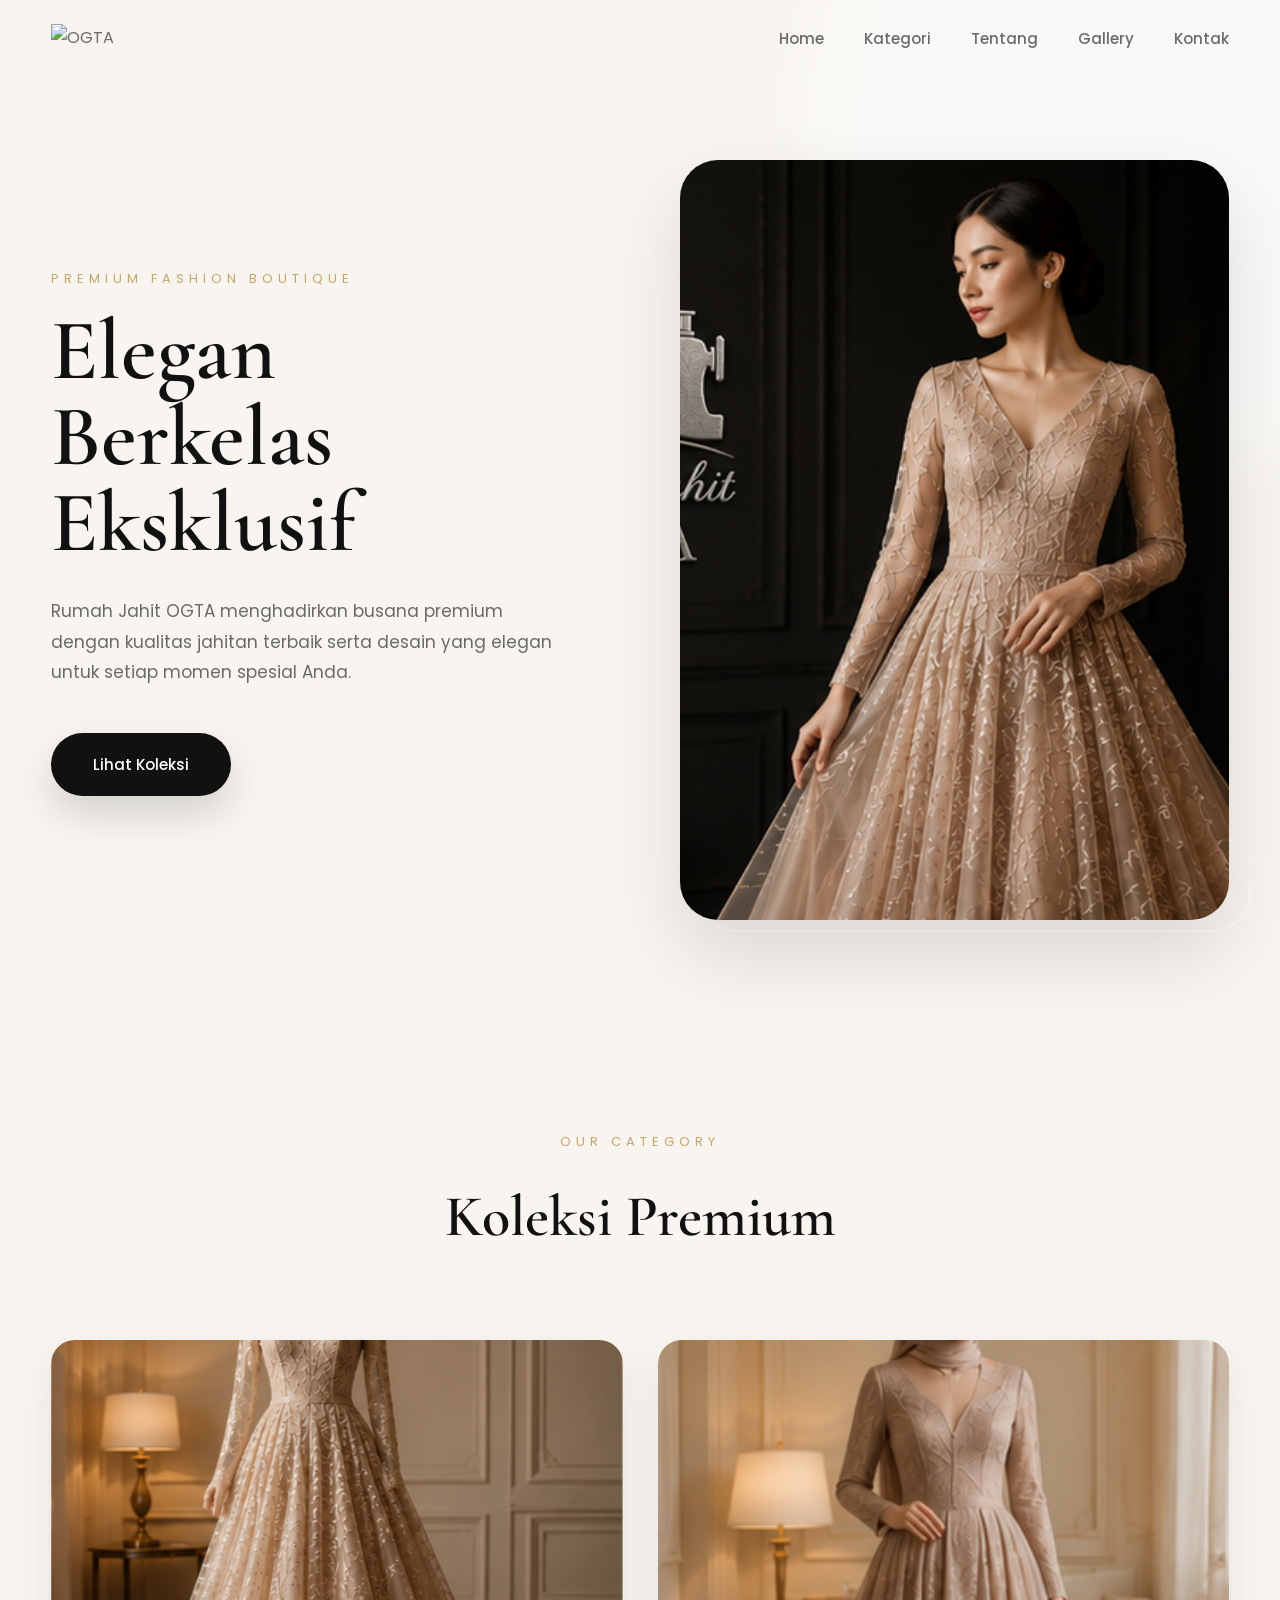
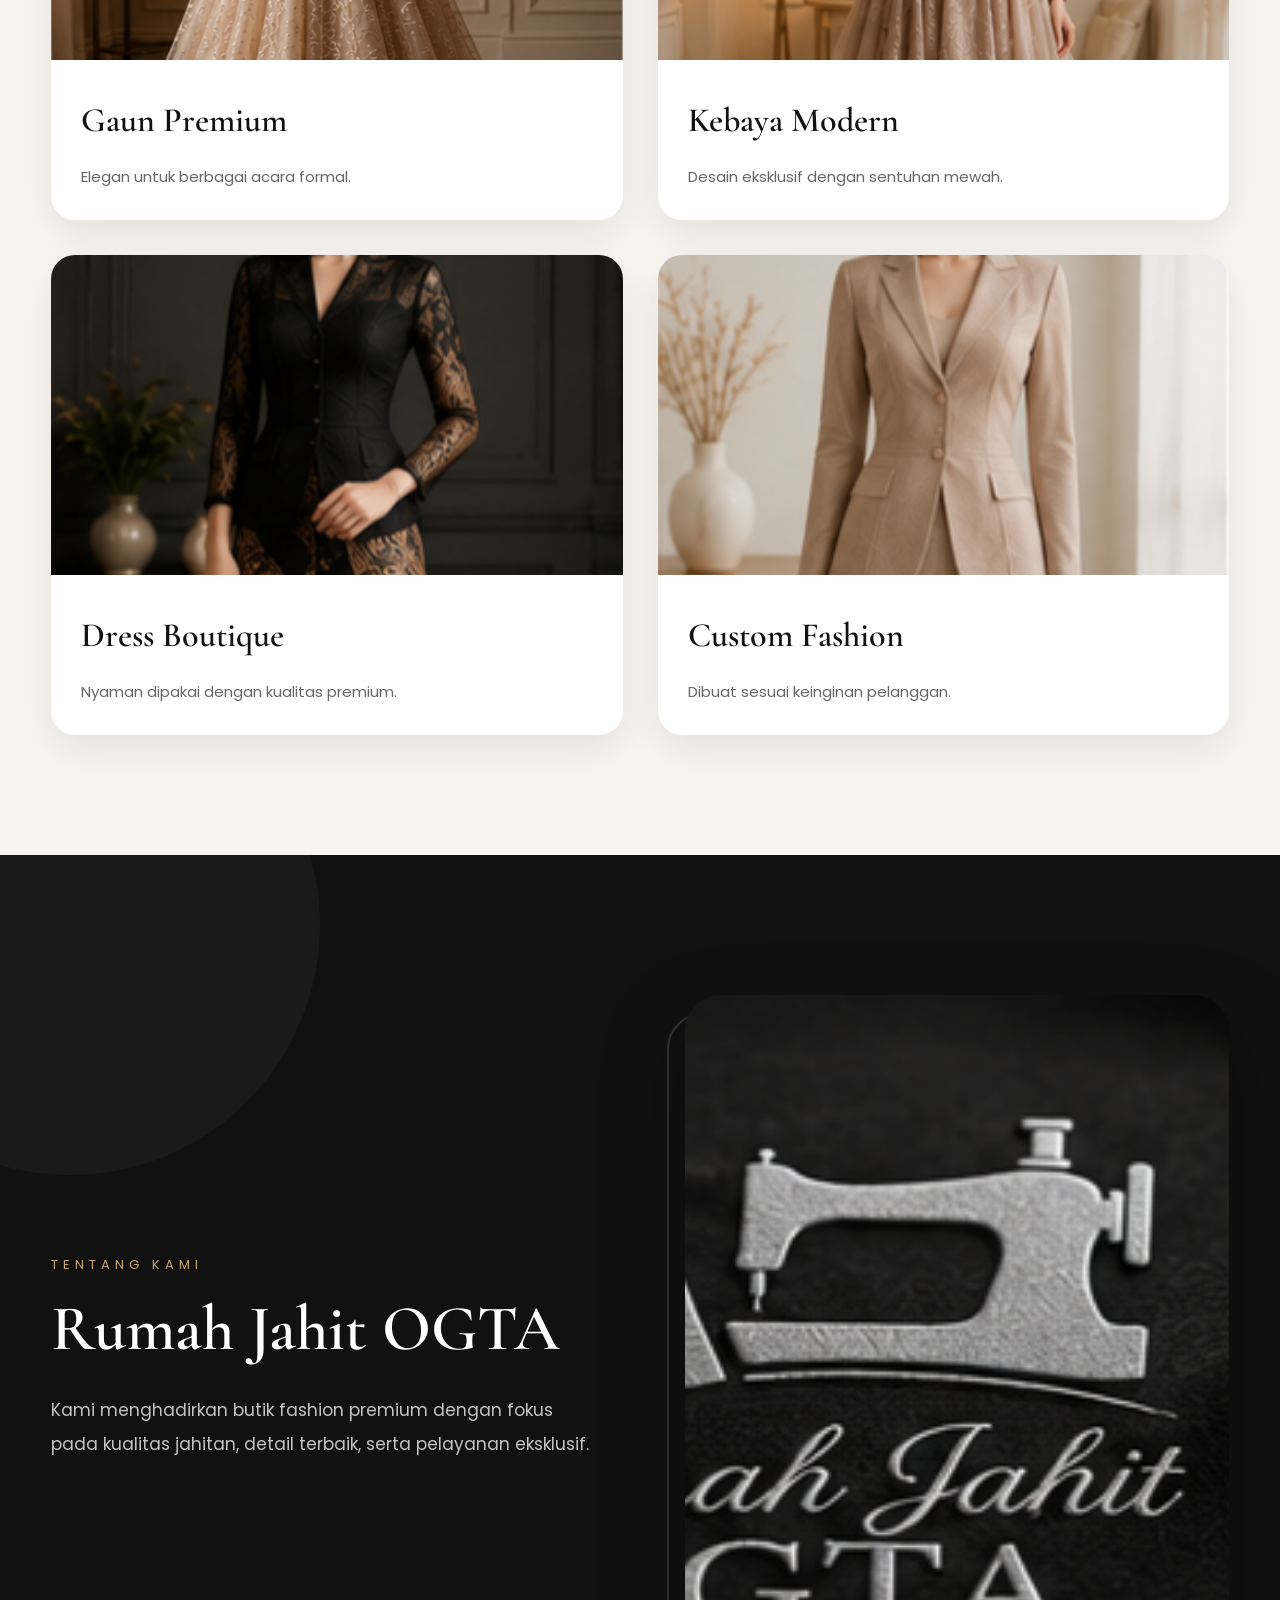
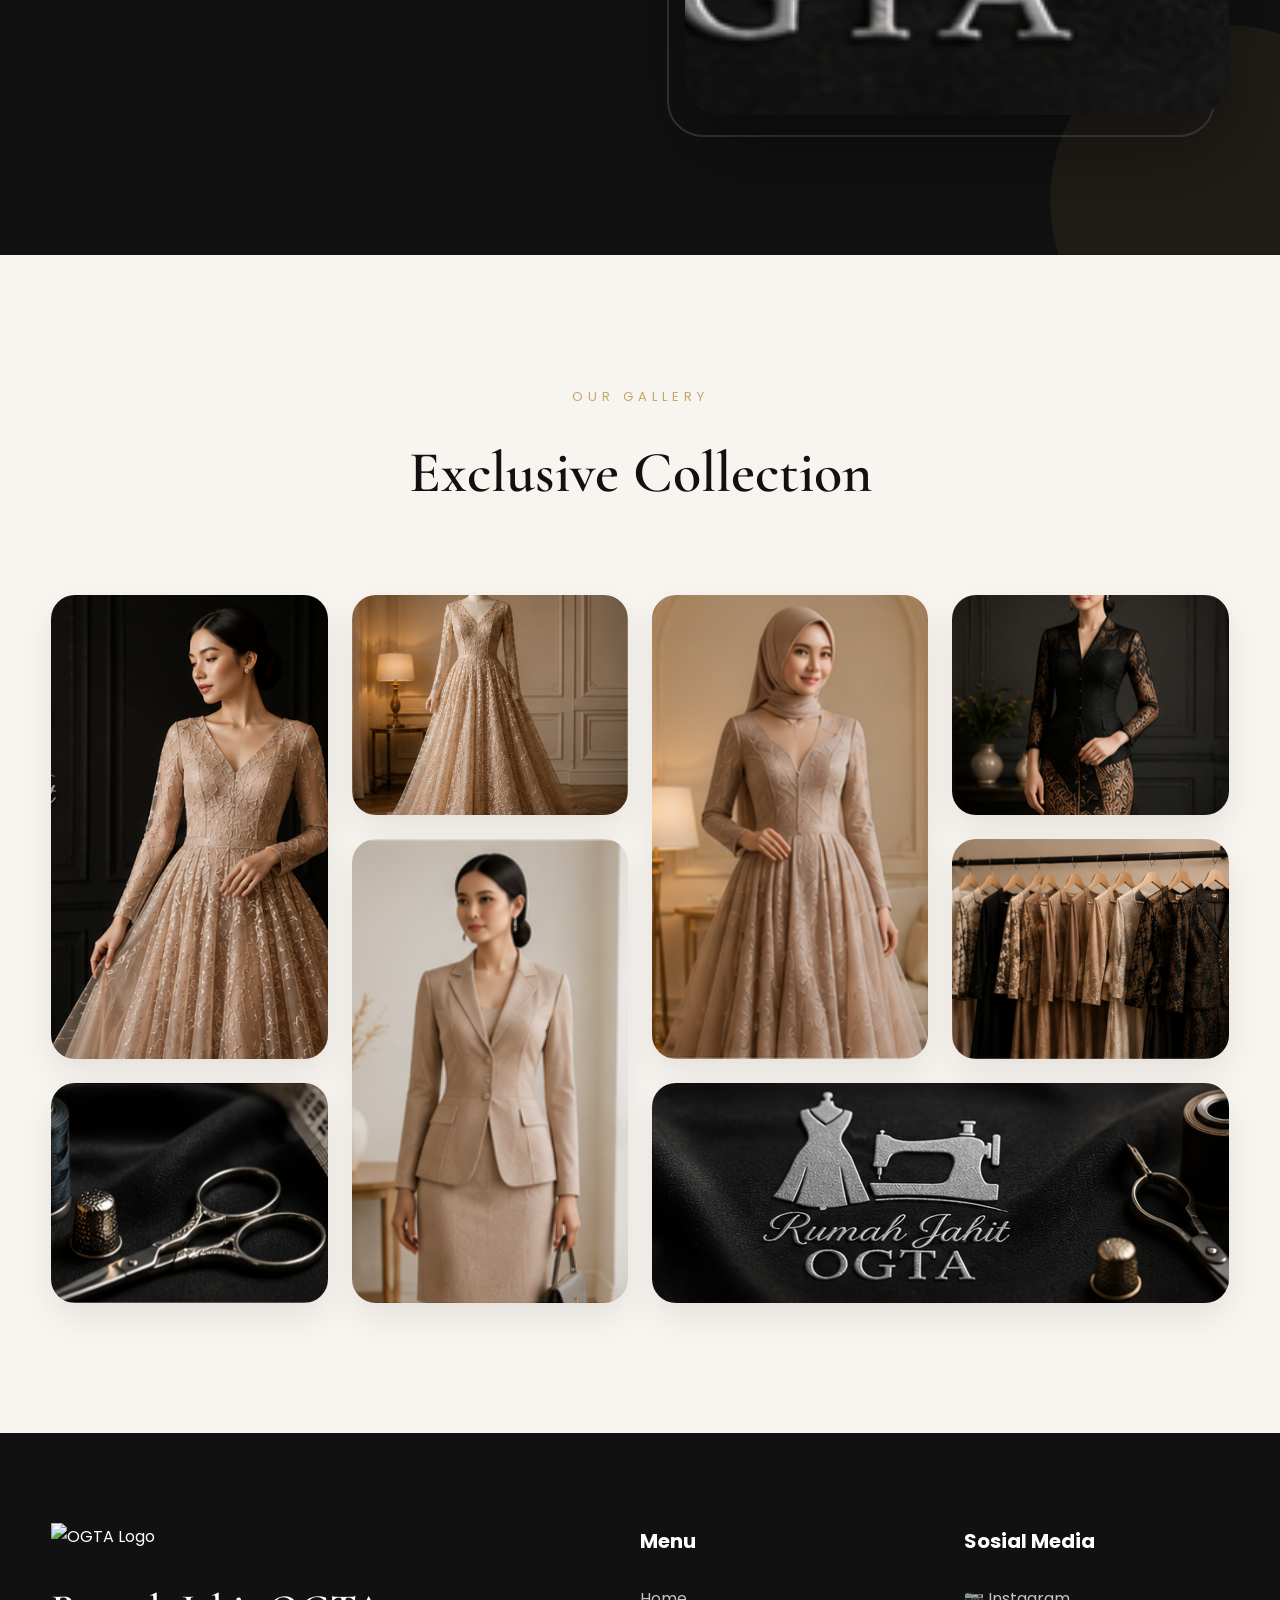
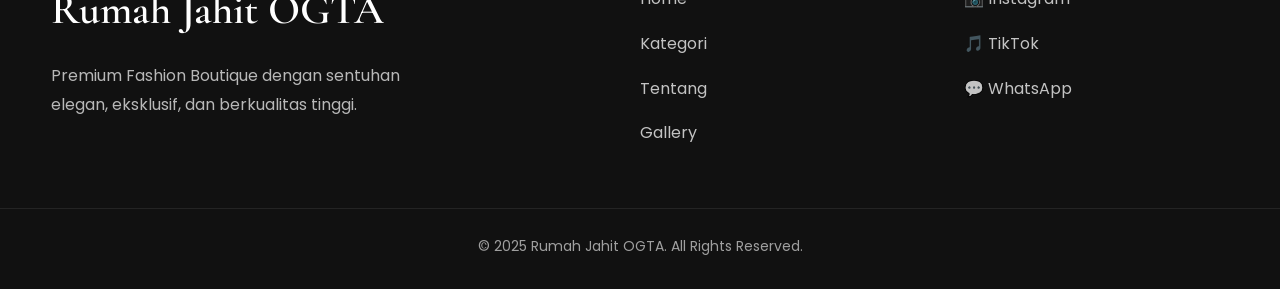
==== index.html @ 80b5f5aa "Add files via upload" ====
<!DOCTYPE html>
<html lang="id">

<head>
    <meta charset="UTF-8">
    <meta name="viewport" content="width=device-width, initial-scale=1.0">

    <title>Rumah Jahit OGTA | Premium Fashion Boutique</title>

    <meta name="description"
        content="Rumah Jahit OGTA menghadirkan busana premium dengan kualitas terbaik.">

    <meta name="keywords"
        content="Rumah Jahit, Boutique, Fashion, Premium, Kebaya, Gaun">

    <link rel="preconnect" href="https://fonts.googleapis.com">

    <link rel="preconnect" href="https://fonts.gstatic.com" crossorigin>

    <link href="https://fonts.googleapis.com/css2?family=Cormorant+Garamond:wght@400;500;600;700&family=Poppins:wght@300;400;500;600&display=swap"
        rel="stylesheet">

    <link rel="stylesheet" href="style.css">

</head>

<body>

    <!-- LOADER -->

    <div id="loader">

        <div class="loader-content">

            <img src="Ogtalogo.png" alt="OGTA Logo">

            <h2>Rumah Jahit OGTA</h2>

        </div>

    </div>

    <!-- HEADER -->

    <header id="header">

        <div class="container nav">

            <a href="#" class="logo">

                <img src="Ogtalogo.png" alt="OGTA">

            </a>

            <nav id="navbar">

                <a href="#home">Home</a>

                <a href="#kategori">Kategori</a>

                <a href="#about">Tentang</a>

                <a href="#gallery">Gallery</a>

                <a href="#contact">Kontak</a>

            </nav>

            <div class="menu-btn" id="menuBtn">

                <span></span>
                <span></span>
                <span></span>

            </div>

        </div>

    </header>

    <!-- HERO -->

    <section class="hero" id="home">

        <div class="container hero-grid">

            <div class="hero-content">

                <span class="subtitle">

                    PREMIUM FASHION BOUTIQUE

                </span>

                <h1>

                    Elegan
                    <br>
                    Berkelas
                    <br>
                    Eksklusif

                </h1>

                <p>

                    Rumah Jahit OGTA menghadirkan busana premium
                    dengan kualitas jahitan terbaik serta desain
                    yang elegan untuk setiap momen spesial Anda.

                </p>

                <div class="hero-button">

                    <a href="#gallery" class="btn">

                        Lihat Koleksi

                    </a>

                </div>

            </div>

            <div class="hero-image">

                <img src="Ogta111.png" alt="OGTA">

            </div>

        </div>

    </section>

    <!-- KATEGORI -->

    <section class="kategori" id="kategori">

        <div class="container">

            <div class="section-title">

                <span>OUR CATEGORY</span>

                <h2>Koleksi Premium</h2>

            </div>

            <div class="kategori-grid">

                <div class="card">

                    <img src="Ogta222.png" alt="" loading="lazy">

                    <div class="card-content">

                        <h3>Gaun Premium</h3>

                        <p>Elegan untuk berbagai acara formal.</p>

                    </div>

                </div>

                <div class="card">

                    <img src="Ogta333.png" alt="" loading="lazy">

                    <div class="card-content">

                        <h3>Kebaya Modern</h3>

                        <p>Desain eksklusif dengan sentuhan mewah.</p>

                    </div>

                </div>

                <div class="card">

                    <img src="Ogta444.png" alt="" loading="lazy">

                    <div class="card-content">

                        <h3>Dress Boutique</h3>

                        <p>Nyaman dipakai dengan kualitas premium.</p>

                    </div>

                </div>

                <div class="card">

                    <img src="Ogta555.png" alt="" loading="lazy">

                    <div class="card-content">

                        <h3>Custom Fashion</h3>

                        <p>Dibuat sesuai keinginan pelanggan.</p>

                    </div>

                </div>

            </div>

        </div>

    </section>

    <!-- ABOUT -->

    <section class="about" id="about">

        <div class="container about-grid">

            <div class="about-text">

                <span>TENTANG KAMI</span>

                <h2>Rumah Jahit OGTA</h2>

                <p>

                    Kami menghadirkan butik fashion premium
                    dengan fokus pada kualitas jahitan,
                    detail terbaik,
                    serta pelayanan eksklusif.

                </p>

            </div>

            <div class="about-image">

                <img src="Ogta888.png" alt="" loading="lazy">

            </div>

        </div>

    </section>

    <!-- GALLERY -->

    <section class="gallery" id="gallery">

        <div class="container">

            <div class="section-title">

                <span>OUR GALLERY</span>

                <h2>Exclusive Collection</h2>

            </div>

            <div class="gallery-grid">

                <img src="Ogta111.png" loading="lazy">
                <img src="Ogta222.png" loading="lazy">
                <img src="Ogta333.png" loading="lazy">
                <img src="Ogta444.png" loading="lazy">
                <img src="Ogta555.png" loading="lazy">
                <img src="Ogta666.png" loading="lazy">
                <img src="Ogta777.png" loading="lazy">
                <img src="Ogta888.png" loading="lazy">

            </div>

        </div>

    </section>
      <!-- FOOTER -->

    <footer id="contact">

        <div class="container footer-grid">

            <div class="footer-brand">

                <img src="Ogtalogo.png" alt="OGTA Logo">

                <h3>Rumah Jahit OGTA</h3>

                <p>
                    Premium Fashion Boutique dengan sentuhan
                    elegan, eksklusif, dan berkualitas tinggi.
                </p>

            </div>

            <div class="footer-menu">

                <h4>Menu</h4>

                <a href="#home">Home</a>

                <a href="#kategori">Kategori</a>

                <a href="#about">Tentang</a>

                <a href="#gallery">Gallery</a>

            </div>

            <div class="footer-contact">

                <h4>Sosial Media</h4>

                <a href="#">📷 Instagram</a>

                <a href="#">🎵 TikTok</a>

                <a href="#">💬 WhatsApp</a>

            </div>

        </div>

        <div class="copyright">

            © 2025 Rumah Jahit OGTA.
            All Rights Reserved.

        </div>

    </footer>

    <!-- JAVASCRIPT -->

    <script src="script.js"></script>

</body>

</html>
---- style.css ----
/*==============================
GOOGLE FONT & ROOT
==============================*/

:root{

--bg:#F8F5F0;
--white:#ffffff;
--black:#111111;
--text:#6A6A6A;
--gold:#C6A46A;

--radius:28px;
--shadow:0 15px 40px rgba(0,0,0,.08);
--transition:.4s ease;

--container:1200px;

}

*{

margin:0;
padding:0;
box-sizing:border-box;

}

html{

scroll-behavior:smooth;

}

body{

font-family:'Poppins',sans-serif;
background:var(--bg);
color:var(--text);
overflow-x:hidden;
line-height:1.8;

}

img{

width:100%;
display:block;

}

a{

text-decoration:none;
color:inherit;

}

.container{

width:min(92%,var(--container));
margin:auto;

}

/*==============================
LOADER
==============================*/

#loader{

position:fixed;
inset:0;
background:var(--bg);
display:flex;
justify-content:center;
align-items:center;
z-index:9999;
transition:.8s;

}

.loader-content{

display:flex;
flex-direction:column;
align-items:center;
gap:18px;

}

.loader-content img{

width:120px;

animation:logoFloat 2s infinite ease-in-out;

}

.loader-content h2{

font-family:'Cormorant Garamond',serif;
font-size:36px;
font-weight:600;
color:#111;

}

@keyframes logoFloat{

0%,100%{

transform:translateY(0);

}

50%{

transform:translateY(-10px);

}

}

/*==============================
HEADER
==============================*/

header{

position:fixed;
top:0;
left:0;
width:100%;
padding:24px 0;
transition:.4s;
z-index:1000;

}

header.active{

background:#fff;
box-shadow:0 10px 35px rgba(0,0,0,.08);
padding:16px 0;

}

.nav{

display:flex;
justify-content:space-between;
align-items:center;

}

.logo img{

width:160px;

}

nav{

display:flex;
gap:40px;

}

nav a{

font-size:15px;
font-weight:500;
position:relative;
transition:.3s;

}

nav a::after{

content:"";
position:absolute;
left:0;
bottom:-8px;
width:0;
height:2px;
background:var(--gold);
transition:.35s;

}

nav a:hover{

color:var(--gold);

}

nav a:hover::after{

width:100%;

}

/*==============================
MOBILE BUTTON
==============================*/

.menu-btn{

display:none;
cursor:pointer;

}

.menu-btn span{

display:block;
width:28px;
height:3px;
background:#111;
margin:5px 0;
border-radius:20px;
transition:.35s;

}

/*==============================
SECTION TITLE
==============================*/

.section-title{

text-align:center;
margin-bottom:70px;

}

.section-title span{

display:block;
font-size:13px;
letter-spacing:5px;
color:var(--gold);
margin-bottom:12px;

}

.section-title h2{

font-family:'Cormorant Garamond',serif;
font-size:58px;
font-weight:600;
color:#111;

}/*====================================
HERO
====================================*/

.hero{

min-height:100vh;
display:flex;
align-items:center;
padding:150px 0 100px;
position:relative;
overflow:hidden;

}

.hero::before{

content:"";
position:absolute;
top:-220px;
right:-220px;
width:700px;
height:700px;
background:rgba(255,255,255,.45);
border-radius:50%;
filter:blur(30px);

}

.hero-grid{

display:grid;
grid-template-columns:1fr 1fr;
gap:80px;
align-items:center;
position:relative;
z-index:2;

}

.hero-content{

animation:fadeLeft 1s ease;

}

.subtitle{

display:inline-block;
font-size:13px;
letter-spacing:5px;
color:var(--gold);
margin-bottom:18px;

}

.hero-content h1{

font-family:'Cormorant Garamond',serif;
font-size:86px;
line-height:1;
color:#111;
margin-bottom:30px;
font-weight:600;

}

.hero-content p{

max-width:520px;
font-size:17px;
margin-bottom:45px;

}

.hero-button{

display:flex;
gap:20px;

}

.btn{

display:inline-flex;
align-items:center;
justify-content:center;
padding:18px 42px;
background:#111;
color:#fff;
border-radius:999px;
font-size:15px;
font-weight:500;
transition:var(--transition);
box-shadow:0 18px 40px rgba(0,0,0,.15);

}

.btn:hover{

background:var(--gold);
transform:translateY(-6px);

}

.hero-image{

position:relative;
animation:fadeRight 1.1s ease;

}

.hero-image img{

height:760px;
object-fit:cover;
border-radius:38px;
box-shadow:0 35px 80px rgba(0,0,0,.12);
transition:.6s;

}

.hero-image:hover img{

transform:scale(1.03);

}

.hero-image::after{

content:"";
position:absolute;
top:18px;
left:18px;
width:100%;
height:100%;
border:2px solid rgba(255,255,255,.55);
border-radius:38px;
z-index:-1;

}

/*==============================
ANIMATION
==============================*/

@keyframes fadeLeft{

from{

opacity:0;
transform:translateX(-60px);

}

to{

opacity:1;
transform:translateX(0);

}

}

@keyframes fadeRight{

from{

opacity:0;
transform:translateX(60px);

}

to{

opacity:1;
transform:translateX(0);

}

}

@keyframes fadeUp{

from{

opacity:0;
transform:translateY(60px);

}

to{

opacity:1;
transform:translateY(0);

}

}/*====================================
KATEGORI
====================================*/

.kategori{

padding:120px 0;
background:var(--bg);

}

.kategori-grid{

display:grid;
grid-template-columns:repeat(2,1fr);
gap:35px;

}

.card{

background:#fff;
border-radius:24px;
overflow:hidden;
box-shadow:var(--shadow);
transition:.45s;
cursor:pointer;

}

.card:hover{

transform:translateY(-12px);
box-shadow:0 30px 60px rgba(0,0,0,.14);

}

.card img{

height:320px;
width:100%;
object-fit:cover;
transition:.7s;

}

.card:hover img{

transform:scale(1.08);

}

.card-content{

padding:30px;

}

.card-content h3{

font-family:'Cormorant Garamond',serif;
font-size:34px;
font-weight:600;
color:#111;
margin-bottom:12px;

}

.card-content p{

font-size:15px;
color:#666;
line-height:1.8;

}

/* Efek Border Premium */

.card::before{

content:"";
position:absolute;
inset:0;
border-radius:24px;
border:1px solid transparent;
transition:.4s;
pointer-events:none;

}

.card:hover::before{

border-color:rgba(198,164,106,.35);

}

/* Animasi */

.card{

animation:fadeUp .8s ease both;

}

.card:nth-child(2){

animation-delay:.15s;

}

.card:nth-child(3){

animation-delay:.3s;

}

.card:nth-child(4){

animation-delay:.45s;

}

/* Tablet */

@media(max-width:992px){

.kategori-grid{

grid-template-columns:1fr;

}

.card img{

height:300px;

}

}

/* Mobile */

@media(max-width:576px){

.kategori{

padding:90px 0;

}

.card-content{

padding:24px;

}

.card-content h3{

font-size:28px;

}

.card img{

height:250px;

}

}/*====================================
ABOUT
====================================*/

.about{

padding:140px 0;
background:#111;
position:relative;
overflow:hidden;

}

.about::before{

content:"";
position:absolute;
width:500px;
height:500px;
border-radius:50%;
background:rgba(255,255,255,.04);
top:-180px;
left:-180px;

}

.about::after{

content:"";
position:absolute;
width:350px;
height:350px;
border-radius:50%;
background:rgba(198,164,106,.08);
bottom:-120px;
right:-120px;

}

.about-grid{

display:grid;
grid-template-columns:1fr 1fr;
gap:90px;
align-items:center;
position:relative;
z-index:2;

}

.about-text{

animation:fadeLeft .9s ease;

}

.about-text span{

display:inline-block;
font-size:13px;
letter-spacing:5px;
color:var(--gold);
margin-bottom:18px;

}

.about-text h2{

font-family:'Cormorant Garamond',serif;
font-size:64px;
font-weight:600;
line-height:1.1;
color:#fff;
margin-bottom:28px;

}

.about-text p{

font-size:17px;
line-height:2;
color:rgba(255,255,255,.75);
max-width:560px;

}

.about-image{

position:relative;
animation:fadeRight .9s ease;

}

.about-image img{

width:100%;
height:720px;
object-fit:cover;
border-radius:36px;
box-shadow:0 35px 80px rgba(0,0,0,.35);
transition:.6s;

}

.about-image img:hover{

transform:scale(1.03);

}

.about-image::before{

content:"";
position:absolute;
top:18px;
left:-18px;
width:100%;
height:100%;
border:2px solid rgba(255,255,255,.15);
border-radius:36px;
z-index:-1;

}

/*==============================
RESPONSIVE ABOUT
==============================*/

@media(max-width:992px){

.about-grid{

grid-template-columns:1fr;
gap:60px;

}

.about-text{

order:2;
text-align:center;

}

.about-text p{

margin:auto;

}

.about-image{

order:1;

}

.about-image img{

height:560px;

}

}

@media(max-width:576px){

.about{

padding:90px 0;

}

.about-text h2{

font-size:46px;

}

.about-text p{

font-size:15px;

}

.about-image img{

height:420px;
border-radius:28px;

}

.about-image::before{

display:none;

}

}/*====================================
GALLERY
====================================*/

.gallery{

padding:130px 0;
background:var(--bg);
position:relative;

}

.gallery-grid{

display:grid;
grid-template-columns:repeat(4,1fr);
grid-auto-rows:220px;
gap:24px;

}

.gallery-grid img{

width:100%;
height:100%;
object-fit:cover;
border-radius:24px;
box-shadow:0 15px 35px rgba(0,0,0,.08);
cursor:pointer;
transition:all .45s ease;

}

.gallery-grid img:hover{

transform:translateY(-10px) scale(1.03);
box-shadow:0 30px 60px rgba(0,0,0,.15);
filter:brightness(1.05);

}

/* Masonry Style */

.gallery-grid img:nth-child(1){

grid-row:span 2;

}

.gallery-grid img:nth-child(3){

grid-row:span 2;

}

.gallery-grid img:nth-child(5){

grid-row:span 2;

}

.gallery-grid img:nth-child(8){

grid-column:span 2;

}

/* Overlay Effect */

.gallery-grid img{

position:relative;

}

.gallery-grid img:hover{

outline:3px solid rgba(198,164,106,.35);

}

/* Fade Animation */

.gallery-grid img{

animation:fadeUp .8s ease both;

}

.gallery-grid img:nth-child(2){

animation-delay:.1s;

}

.gallery-grid img:nth-child(3){

animation-delay:.2s;

}

.gallery-grid img:nth-child(4){

animation-delay:.3s;

}

.gallery-grid img:nth-child(5){

animation-delay:.4s;

}

.gallery-grid img:nth-child(6){

animation-delay:.5s;

}

.gallery-grid img:nth-child(7){

animation-delay:.6s;

}

.gallery-grid img:nth-child(8){

animation-delay:.7s;

}

/* Tablet */

@media(max-width:992px){

.gallery-grid{

grid-template-columns:repeat(2,1fr);

}

.gallery-grid img:nth-child(8){

grid-column:auto;

}

}

/* Mobile */

@media(max-width:576px){

.gallery{

padding:90px 0;

}

.gallery-grid{

grid-template-columns:1fr;
grid-auto-rows:280px;
gap:18px;

}

.gallery-grid img{

grid-column:auto !important;
grid-row:auto !important;

}

}/*====================================
FOOTER
====================================*/

footer{

background:#111;
padding:90px 0 30px;
color:#fff;

}

.footer-grid{

display:grid;
grid-template-columns:2fr 1fr 1fr;
gap:60px;

}

.footer-brand img{

width:140px;
margin-bottom:20px;

}

.footer-brand h3{

font-family:'Cormorant Garamond',serif;
font-size:42px;
font-weight:600;
margin-bottom:15px;

}

.footer-brand p{

color:rgba(255,255,255,.7);
max-width:380px;

}

.footer-menu,
.footer-contact{

display:flex;
flex-direction:column;
gap:16px;

}

.footer-menu h4,
.footer-contact h4{

font-size:20px;
margin-bottom:10px;
color:#fff;

}

.footer-menu a,
.footer-contact a{

color:rgba(255,255,255,.75);
transition:.35s;

}

.footer-menu a:hover,
.footer-contact a:hover{

color:var(--gold);
padding-left:8px;

}

/* COPYRIGHT */

.copyright{

margin-top:60px;
padding-top:25px;
border-top:1px solid rgba(255,255,255,.08);
text-align:center;
color:rgba(255,255,255,.6);
font-size:14px;

}

/*====================================
SCROLL REVEAL
====================================*/

.reveal{

opacity:0;
transform:translateY(60px);
transition:1s ease;

}

.reveal.active{

opacity:1;
transform:translateY(0);

}

/*====================================
SCROLLBAR
====================================*/

::-webkit-scrollbar{

width:10px;

}

::-webkit-scrollbar-track{

background:#ece7df;

}

::-webkit-scrollbar-thumb{

background:var(--gold);
border-radius:50px;

}

/*====================================
UTILITY
====================================*/

::selection{

background:var(--gold);
color:#fff;

}

section{

overflow:hidden;

}

/*====================================
RESPONSIVE
====================================*/

@media(max-width:992px){

.hero-grid,
.about-grid{

grid-template-columns:1fr;

}

.hero{

padding-top:130px;
text-align:center;

}

.hero-content p{

margin:auto auto 35px;

}

.hero-button{

justify-content:center;

}

.hero-image{

max-width:620px;
margin:auto;

}

.hero-image img{

height:560px;

}

nav{

position:fixed;
top:0;
right:-100%;
width:280px;
height:100vh;
background:#fff;
display:flex;
flex-direction:column;
justify-content:center;
align-items:center;
gap:28px;
transition:.4s;
box-shadow:-10px 0 40px rgba(0,0,0,.08);

}

nav.active{

right:0;

}

.menu-btn{

display:block;
z-index:1001;

}

.footer-grid{

grid-template-columns:1fr;
text-align:center;

}

.footer-brand{

display:flex;
flex-direction:column;
align-items:center;

}

.footer-brand p{

max-width:100%;

}

}

@media(max-width:768px){

.hero-content h1{

font-size:58px;

}

.section-title h2{

font-size:42px;

}

.hero-image img{

height:460px;

}

.logo img{

width:130px;

}

}

@media(max-width:480px){

.hero{

padding-top:120px;

}

.hero-content h1{

font-size:46px;

}

.subtitle{

font-size:12px;
letter-spacing:3px;

}

.btn{

width:100%;

}

.hero-image img{

height:360px;

}

.section-title h2{

font-size:34px;

}

.footer-brand h3{

font-size:34px;

}

}
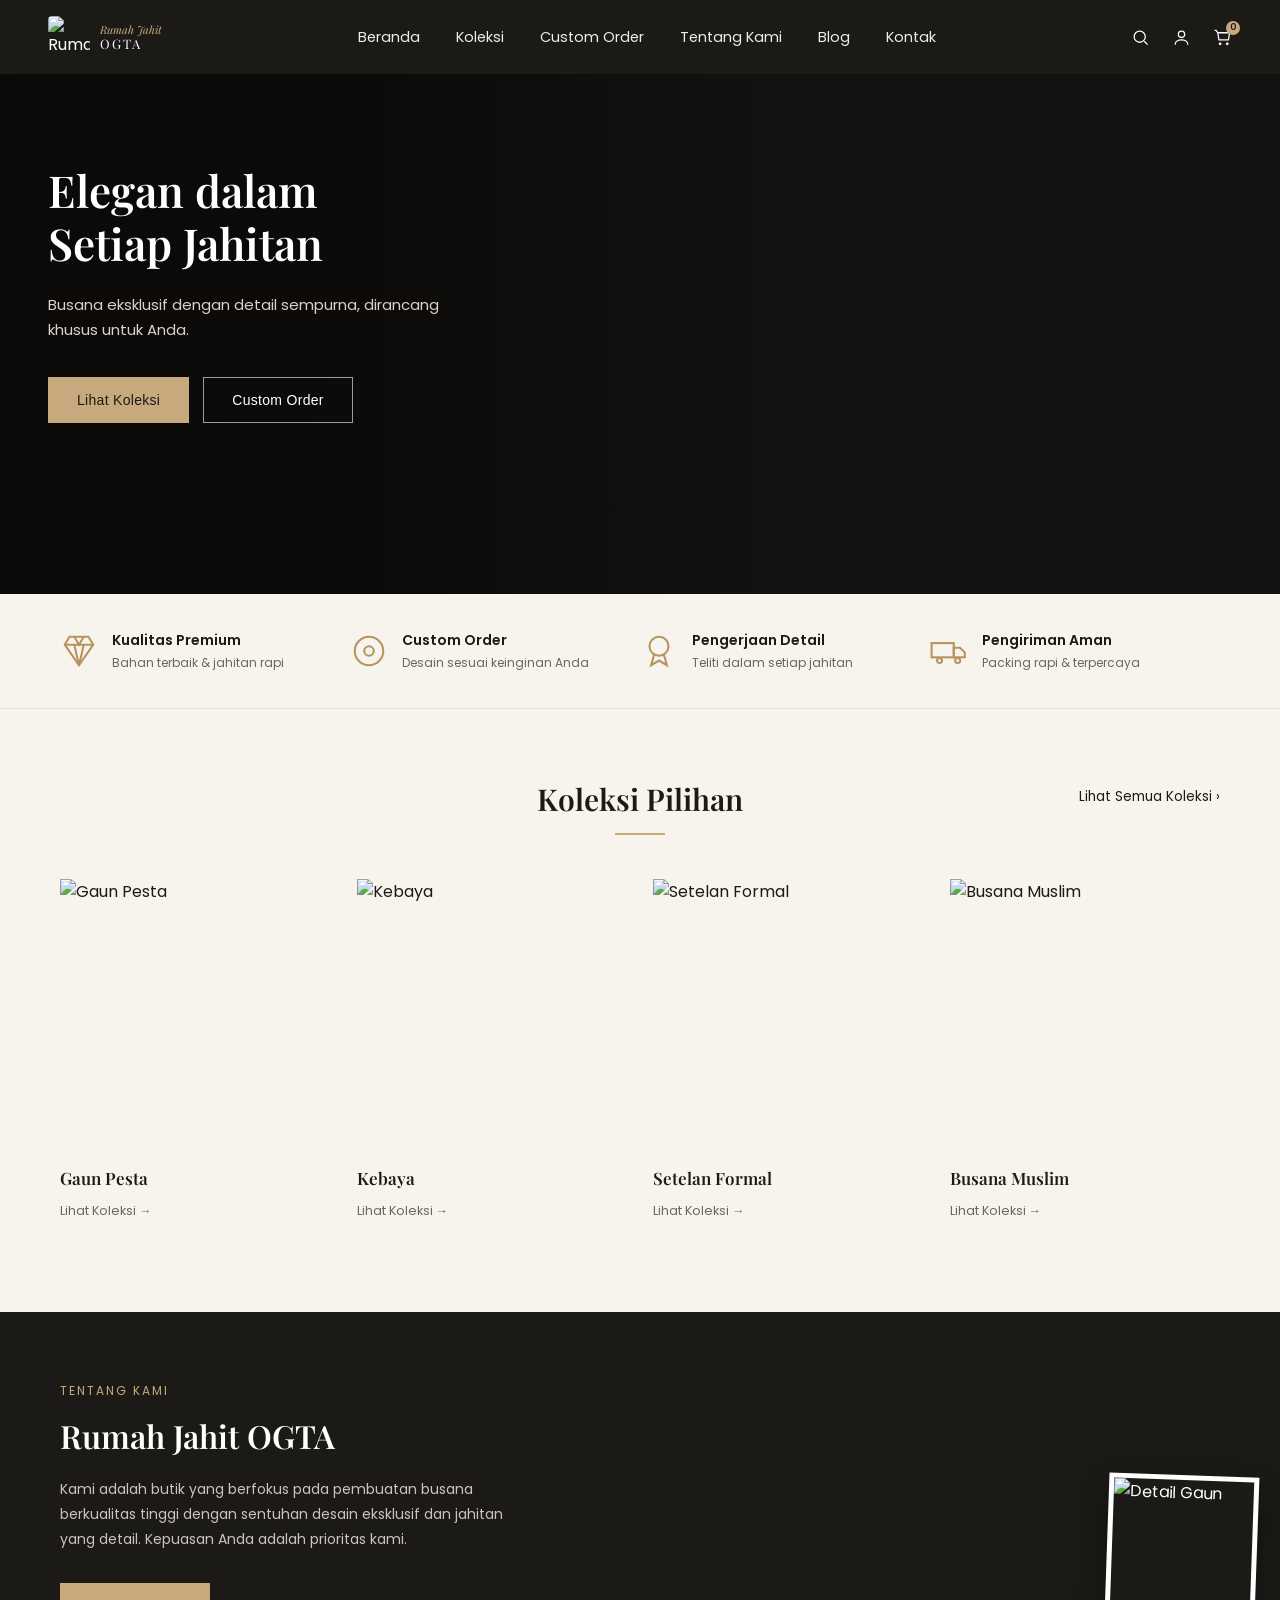
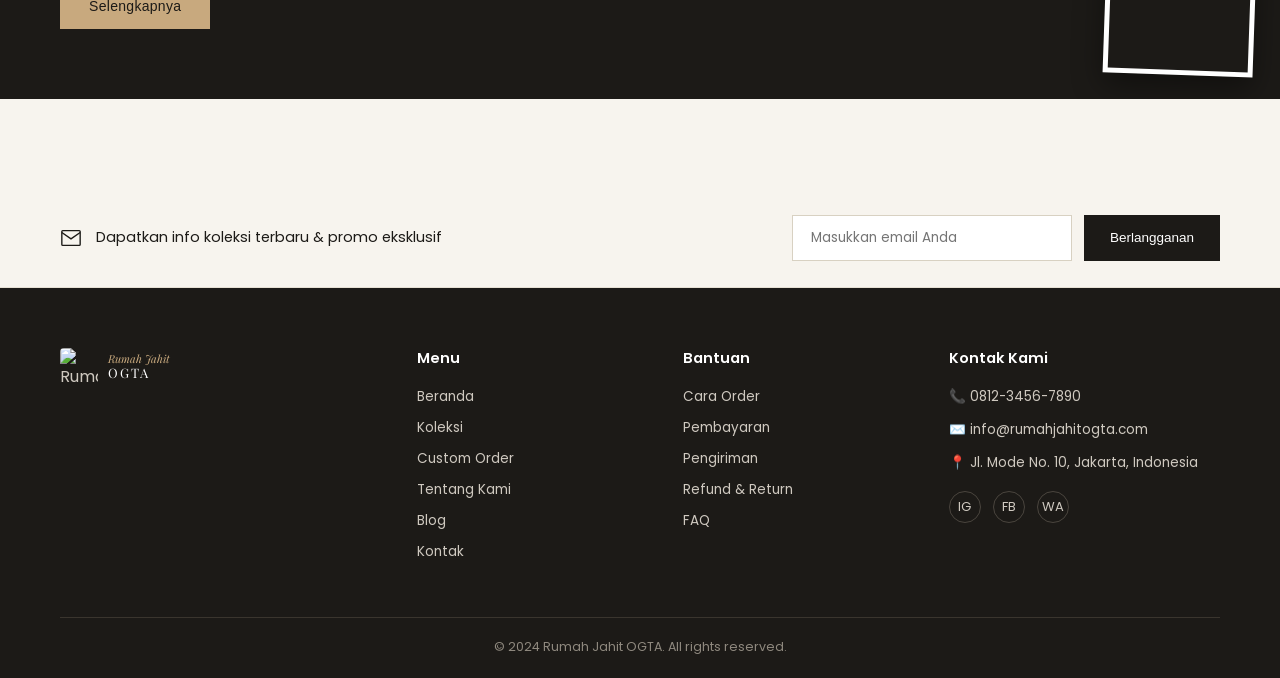
==== commit fd940584: "Add files via upload" ====
--- a/index.html
+++ b/index.html
@@ -1,338 +1,370 @@
 <!DOCTYPE html>
 <html lang="id">
-
 <head>
-    <meta charset="UTF-8">
-    <meta name="viewport" content="width=device-width, initial-scale=1.0">
-
-    <title>Rumah Jahit OGTA | Premium Fashion Boutique</title>
-
-    <meta name="description"
-        content="Rumah Jahit OGTA menghadirkan busana premium dengan kualitas terbaik.">
-
-    <meta name="keywords"
-        content="Rumah Jahit, Boutique, Fashion, Premium, Kebaya, Gaun">
-
-    <link rel="preconnect" href="https://fonts.googleapis.com">
-
-    <link rel="preconnect" href="https://fonts.gstatic.com" crossorigin>
-
-    <link href="https://fonts.googleapis.com/css2?family=Cormorant+Garamond:wght@400;500;600;700&family=Poppins:wght@300;400;500;600&display=swap"
-        rel="stylesheet">
-
-    <link rel="stylesheet" href="style.css">
-
+<meta charset="UTF-8">
+<meta name="viewport" content="width=device-width, initial-scale=1.0">
+<title>Rumah Jahit OGTA</title>
+<link href="https://fonts.googleapis.com/css2?family=Playfair+Display:wght@400;500;600;700&family=Poppins:wght@300;400;500;600&display=swap" rel="stylesheet">
+<style>
+  :root{
+    --cream:#f7f4ee;
+    --dark:#1c1a17;
+    --gold:#c8a97e;
+    --gold-deep:#b8935f;
+    --text-soft:#6b6560;
+    --white:#ffffff;
+  }
+  *{margin:0;padding:0;box-sizing:border-box;}
+  body{font-family:'Poppins',sans-serif;color:var(--dark);background:var(--cream);}
+  h1,h2,h3{font-family:'Playfair Display',serif;font-weight:600;}
+  a{text-decoration:none;color:inherit;}
+  img{display:block;max-width:100%;}
+
+  /* HEADER */
+  header{
+    background:var(--dark);
+    color:var(--white);
+    display:flex;
+    align-items:center;
+    justify-content:space-between;
+    padding:16px 48px;
+  }
+  .logo{display:flex;align-items:center;gap:10px;}
+  .logo-text{font-family:'Playfair Display',serif;font-size:13px;line-height:1.2;}
+  .logo-text .brand{font-style:italic;font-size:11px;color:var(--gold);}
+  .logo-text .name{letter-spacing:2px;font-size:13px;}
+  nav ul{display:flex;gap:36px;list-style:none;font-size:14.5px;}
+  nav a{opacity:.92;transition:opacity .2s;}
+  nav a:hover{opacity:1;color:var(--gold);}
+  .header-icons{display:flex;align-items:center;gap:22px;}
+  .header-icons .icon{width:19px;height:19px;position:relative;}
+  .cart-badge{
+    position:absolute;top:-7px;right:-8px;
+    background:var(--gold);color:var(--dark);
+    font-size:9px;width:14px;height:14px;border-radius:50%;
+    display:flex;align-items:center;justify-content:center;font-weight:600;
+  }
+
+  /* HERO */
+  .hero{
+    position:relative;
+    display:flex;
+    min-height:520px;
+    background:#141210;
+    overflow:hidden;
+  }
+  .hero-img{
+    position:absolute;inset:0;
+    background-image:url('images/Ogta111.png');
+    background-size:cover;background-position:center 22%;
+  }
+  .hero-overlay{
+    position:absolute;inset:0;
+    background:linear-gradient(90deg, rgba(10,9,8,.94) 0%, rgba(10,9,8,.78) 30%, rgba(10,9,8,.15) 55%, rgba(10,9,8,0) 70%);
+  }
+  .hero-content{
+    position:relative;z-index:2;
+    max-width:480px;
+    padding:90px 0 90px 48px;
+    color:var(--white);
+  }
+  .hero-content h1{
+    font-size:44px;line-height:1.2;margin-bottom:22px;color:var(--white);
+  }
+  .hero-content p{
+    font-size:15px;line-height:1.7;color:#d8d3cc;margin-bottom:34px;max-width:400px;
+  }
+  .hero-btns{display:flex;gap:14px;}
+  .btn{
+    padding:14px 28px;font-size:14px;letter-spacing:.3px;cursor:pointer;
+    border:1px solid transparent;transition:all .25s;
+  }
+  .btn-solid{background:var(--gold);color:var(--dark);}
+  .btn-solid:hover{background:var(--gold-deep);}
+  .btn-outline{background:transparent;border:1px solid rgba(255,255,255,.6);color:var(--white);}
+  .btn-outline:hover{background:rgba(255,255,255,.1);}
+
+  /* FEATURES BAR */
+  .features{
+    display:flex;justify-content:space-between;
+    padding:36px 60px;background:var(--cream);
+    border-bottom:1px solid #e6e0d4;
+  }
+  .feature{display:flex;align-items:center;gap:14px;flex:1;}
+  .feature .f-icon{
+    width:38px;height:38px;flex-shrink:0;
+    display:flex;align-items:center;justify-content:center;
+    color:var(--gold-deep);
+  }
+  .feature h4{font-family:'Poppins';font-size:14px;font-weight:600;margin-bottom:3px;}
+  .feature p{font-size:12px;color:var(--text-soft);}
+
+  /* KOLEKSI */
+  .koleksi{padding:70px 60px 90px;}
+  .koleksi-head{
+    display:flex;justify-content:space-between;align-items:flex-end;margin-bottom:44px;
+  }
+  .koleksi-head-inner{width:100%;text-align:center;position:relative;}
+  .koleksi h2{font-size:30px;}
+  .koleksi h2::after{
+    content:'';display:block;width:50px;height:2px;background:var(--gold);
+    margin:14px auto 0;
+  }
+  .lihat-semua{
+    position:absolute;right:0;top:8px;font-size:13.5px;color:var(--dark);
+    display:flex;align-items:center;gap:5px;white-space:nowrap;
+  }
+  .koleksi-grid{
+    display:grid;grid-template-columns:repeat(4,1fr);gap:26px;
+  }
+  .koleksi-card img{
+    width:100%;height:270px;object-fit:cover;margin-bottom:18px;
+  }
+  .koleksi-card h3{font-size:17px;margin-bottom:8px;}
+  .koleksi-card a{
+    font-size:12.5px;color:var(--text-soft);display:inline-flex;align-items:center;gap:5px;
+  }
+  .koleksi-card a:hover{color:var(--gold-deep);}
+
+  /* ABOUT */
+  .about{
+    display:flex;background:var(--dark);color:var(--white);min-height:380px;
+  }
+  .about-text{
+    flex:1;padding:70px 60px;display:flex;flex-direction:column;justify-content:center;
+  }
+  .about-text .eyebrow{
+    color:var(--gold);font-size:12px;letter-spacing:2px;margin-bottom:14px;
+  }
+  .about-text h2{font-size:32px;margin-bottom:20px;color:var(--white);}
+  .about-text p{font-size:14px;line-height:1.8;color:#c9c4bc;max-width:460px;margin-bottom:30px;}
+  .about-img{
+    flex:1;position:relative;overflow:hidden;
+    background-image:url('images/Ogta666.png');
+    background-size:cover;background-position:center;
+  }
+  .about-img-accent{
+    position:absolute;bottom:24px;right:24px;
+    width:150px;height:200px;object-fit:cover;
+    border:5px solid var(--white);
+    box-shadow:0 12px 30px rgba(0,0,0,.4);
+    transform:rotate(2deg);
+  }
+
+  .tools-strip{
+  width:100%;height:90px;background-image:url('images/Ogta888.png');
+  background-size:cover;background-position:center;
+}
+
+  .newsletter{
+    background:var(--cream);
+    padding:26px 60px;
+    display:flex;align-items:center;justify-content:space-between;
+    border-bottom:1px solid #e6e0d4;
+    flex-wrap:wrap;gap:16px;
+  }
+  .newsletter-left{display:flex;align-items:center;gap:14px;font-size:14.5px;}
+  .newsletter-form{display:flex;gap:12px;}
+  .newsletter-form input{
+    padding:12px 18px;border:1px solid #d8d1c2;background:var(--white);
+    font-size:13.5px;width:280px;font-family:'Poppins';
+  }
+  .newsletter-form input:focus{outline:2px solid var(--gold);}
+  .btn-dark{background:var(--dark);color:var(--white);border:none;padding:12px 26px;font-size:13.5px;cursor:pointer;}
+  .btn-dark:hover{background:#000;}
+
+  /* FOOTER */
+  footer{background:var(--dark);color:#cfc9c0;padding:60px 60px 22px;}
+  .footer-grid{
+    display:grid;grid-template-columns:1.4fr 1fr 1fr 1.2fr;gap:40px;margin-bottom:44px;
+  }
+  .footer-logo{display:flex;align-items:center;gap:10px;margin-bottom:16px;}
+  .footer-col h4{color:var(--white);font-family:'Poppins';font-size:14.5px;margin-bottom:18px;font-weight:600;}
+  .footer-col ul{list-style:none;}
+  .footer-col li{margin-bottom:11px;font-size:13.5px;}
+  .footer-col a:hover{color:var(--gold);}
+  .contact-item{display:flex;gap:10px;margin-bottom:13px;font-size:13.5px;align-items:flex-start;}
+  .socials{display:flex;gap:12px;margin-top:18px;}
+  .socials a{
+    width:32px;height:32px;border:1px solid #4a453e;border-radius:50%;
+    display:flex;align-items:center;justify-content:center;font-size:13px;
+  }
+  .footer-bottom{
+    border-top:1px solid #3a352e;padding-top:20px;text-align:center;font-size:12.5px;color:#8f897f;
+  }
+
+  @media(max-width:960px){
+    nav ul{display:none;}
+    .features{flex-wrap:wrap;gap:24px;}
+    .koleksi-grid{grid-template-columns:repeat(2,1fr);}
+    .about{flex-direction:column;}
+    .footer-grid{grid-template-columns:1fr 1fr;}
+    .newsletter{flex-direction:column;align-items:flex-start;}
+  }
+</style>
 </head>
-
 <body>
 
-    <!-- LOADER -->
-
-    <div id="loader">
-
-        <div class="loader-content">
-
-            <img src="Ogtalogo.png" alt="OGTA Logo">
-
-            <h2>Rumah Jahit OGTA</h2>
-
+<header>
+  <div class="logo">
+    <img src="images/Ogtalogo.jpg" alt="Rumah Jahit OGTA" style="width:42px;height:42px;object-fit:cover;border-radius:4px;">
+    <div class="logo-text">
+      <div class="brand">Rumah Jahit</div>
+      <div class="name">OGTA</div>
+    </div>
+  </div>
+  <nav>
+    <ul>
+      <li><a href="#">Beranda</a></li>
+      <li><a href="#">Koleksi</a></li>
+      <li><a href="#">Custom Order</a></li>
+      <li><a href="#">Tentang Kami</a></li>
+      <li><a href="#">Blog</a></li>
+      <li><a href="#">Kontak</a></li>
+    </ul>
+  </nav>
+  <div class="header-icons">
+    <svg class="icon" viewBox="0 0 24 24" fill="none" stroke="white" stroke-width="1.6"><circle cx="11" cy="11" r="7"/><line x1="21" y1="21" x2="16.65" y2="16.65"/></svg>
+    <svg class="icon" viewBox="0 0 24 24" fill="none" stroke="white" stroke-width="1.6"><circle cx="12" cy="8" r="4"/><path d="M4 21c0-4 4-6 8-6s8 2 8 6"/></svg>
+    <div class="icon" style="position:relative;">
+      <svg viewBox="0 0 24 24" fill="none" stroke="white" stroke-width="1.6" width="19" height="19"><path d="M6 6h15l-1.5 9h-12z"/><circle cx="9" cy="20" r="1"/><circle cx="18" cy="20" r="1"/><path d="M6 6L4 3H2"/></svg>
+      <span class="cart-badge">0</span>
+    </div>
+  </div>
+</header>
+
+<section class="hero">
+  <div class="hero-img"></div>
+  <div class="hero-overlay"></div>
+  <div class="hero-content">
+    <h1>Elegan dalam<br>Setiap Jahitan</h1>
+    <p>Busana eksklusif dengan detail sempurna, dirancang khusus untuk Anda.</p>
+    <div class="hero-btns">
+      <button class="btn btn-solid">Lihat Koleksi</button>
+      <button class="btn btn-outline">Custom Order</button>
+    </div>
+  </div>
+</section>
+
+<section class="features">
+  <div class="feature">
+    <svg class="f-icon" viewBox="0 0 24 24" fill="none" stroke="currentColor" stroke-width="1.3" width="34" height="34"><path d="M6 3h12l3 5-9 13L3 8z"/><path d="M3 8h18M9 3l3 5 3-5M9 8l3 13 3-13"/></svg>
+    <div><h4>Kualitas Premium</h4><p>Bahan terbaik & jahitan rapi</p></div>
+  </div>
+  <div class="feature">
+    <svg class="f-icon" viewBox="0 0 24 24" fill="none" stroke="currentColor" stroke-width="1.3" width="34" height="34"><circle cx="12" cy="12" r="9"/><circle cx="12" cy="12" r="3"/></svg>
+    <div><h4>Custom Order</h4><p>Desain sesuai keinginan Anda</p></div>
+  </div>
+  <div class="feature">
+    <svg class="f-icon" viewBox="0 0 24 24" fill="none" stroke="currentColor" stroke-width="1.3" width="34" height="34"><circle cx="12" cy="9" r="6"/><path d="M9 14l-2 7 5-3 5 3-2-7"/></svg>
+    <div><h4>Pengerjaan Detail</h4><p>Teliti dalam setiap jahitan</p></div>
+  </div>
+  <div class="feature">
+    <svg class="f-icon" viewBox="0 0 24 24" fill="none" stroke="currentColor" stroke-width="1.3" width="34" height="34"><rect x="1" y="7" width="14" height="9"/><path d="M15 10h4l3 3v3h-7z"/><circle cx="6" cy="18" r="1.6"/><circle cx="17.5" cy="18" r="1.6"/></svg>
+    <div><h4>Pengiriman Aman</h4><p>Packing rapi & terpercaya</p></div>
+  </div>
+</section>
+
+<section class="koleksi">
+  <div class="koleksi-head">
+    <div class="koleksi-head-inner">
+      <h2>Koleksi Pilihan</h2>
+      <a class="lihat-semua" href="#">Lihat Semua Koleksi &rsaquo;</a>
+    </div>
+  </div>
+  <div class="koleksi-grid">
+    <div class="koleksi-card">
+      <img src="images/Ogta777.png" alt="Gaun Pesta">
+      <h3>Gaun Pesta</h3>
+      <a href="#">Lihat Koleksi &rarr;</a>
+    </div>
+    <div class="koleksi-card">
+      <img src="images/Ogta444.png" alt="Kebaya">
+      <h3>Kebaya</h3>
+      <a href="#">Lihat Koleksi &rarr;</a>
+    </div>
+    <div class="koleksi-card">
+      <img src="images/Ogta333.png" alt="Setelan Formal">
+      <h3>Setelan Formal</h3>
+      <a href="#">Lihat Koleksi &rarr;</a>
+    </div>
+    <div class="koleksi-card">
+      <img src="images/Ogta555.png" alt="Busana Muslim">
+      <h3>Busana Muslim</h3>
+      <a href="#">Lihat Koleksi &rarr;</a>
+    </div>
+  </div>
+</section>
+
+<section class="about">
+  <div class="about-text">
+    <div class="eyebrow">TENTANG KAMI</div>
+    <h2>Rumah Jahit OGTA</h2>
+    <p>Kami adalah butik yang berfokus pada pembuatan busana berkualitas tinggi dengan sentuhan desain eksklusif dan jahitan yang detail. Kepuasan Anda adalah prioritas kami.</p>
+    <button class="btn btn-solid" style="width:fit-content;">Selengkapnya</button>
+  </div>
+  <div class="about-img">
+    <img class="about-img-accent" src="images/Ogta222.png" alt="Detail Gaun">
+  </div>
+</section>
+
+<div class="tools-strip"></div>
+
+<div class="newsletter">
+  <div class="newsletter-left">
+    <svg width="22" height="22" viewBox="0 0 24 24" fill="none" stroke="#1c1a17" stroke-width="1.5"><rect x="2" y="4" width="20" height="16" rx="1"/><path d="M2 6l10 7 10-7"/></svg>
+    <span>Dapatkan info koleksi terbaru & promo eksklusif</span>
+  </div>
+  <form class="newsletter-form" onsubmit="return false;">
+    <input type="email" placeholder="Masukkan email Anda" required>
+    <button class="btn-dark" type="submit">Berlangganan</button>
+  </form>
+</div>
+
+<footer>
+  <div class="footer-grid">
+    <div class="footer-col">
+      <div class="footer-logo">
+        <img src="images/Ogtalogo.jpg" alt="Rumah Jahit OGTA" style="width:38px;height:38px;object-fit:cover;border-radius:4px;">
+        <div class="logo-text">
+          <div class="brand" style="font-style:italic;font-size:11px;color:#c8a97e;">Rumah Jahit</div>
+          <div class="name" style="letter-spacing:2px;font-size:13px;color:white;">OGTA</div>
         </div>
-
-    </div>
-
-    <!-- HEADER -->
-
-    <header id="header">
-
-        <div class="container nav">
-
-            <a href="#" class="logo">
-
-                <img src="Ogtalogo.png" alt="OGTA">
-
-            </a>
-
-            <nav id="navbar">
-
-                <a href="#home">Home</a>
-
-                <a href="#kategori">Kategori</a>
-
-                <a href="#about">Tentang</a>
-
-                <a href="#gallery">Gallery</a>
-
-                <a href="#contact">Kontak</a>
-
-            </nav>
-
-            <div class="menu-btn" id="menuBtn">
-
-                <span></span>
-                <span></span>
-                <span></span>
-
-            </div>
-
-        </div>
-
-    </header>
-
-    <!-- HERO -->
-
-    <section class="hero" id="home">
-
-        <div class="container hero-grid">
-
-            <div class="hero-content">
-
-                <span class="subtitle">
-
-                    PREMIUM FASHION BOUTIQUE
-
-                </span>
-
-                <h1>
-
-                    Elegan
-                    <br>
-                    Berkelas
-                    <br>
-                    Eksklusif
-
-                </h1>
-
-                <p>
-
-                    Rumah Jahit OGTA menghadirkan busana premium
-                    dengan kualitas jahitan terbaik serta desain
-                    yang elegan untuk setiap momen spesial Anda.
-
-                </p>
-
-                <div class="hero-button">
-
-                    <a href="#gallery" class="btn">
-
-                        Lihat Koleksi
-
-                    </a>
-
-                </div>
-
-            </div>
-
-            <div class="hero-image">
-
-                <img src="Ogta111.png" alt="OGTA">
-
-            </div>
-
-        </div>
-
-    </section>
-
-    <!-- KATEGORI -->
-
-    <section class="kategori" id="kategori">
-
-        <div class="container">
-
-            <div class="section-title">
-
-                <span>OUR CATEGORY</span>
-
-                <h2>Koleksi Premium</h2>
-
-            </div>
-
-            <div class="kategori-grid">
-
-                <div class="card">
-
-                    <img src="Ogta222.png" alt="" loading="lazy">
-
-                    <div class="card-content">
-
-                        <h3>Gaun Premium</h3>
-
-                        <p>Elegan untuk berbagai acara formal.</p>
-
-                    </div>
-
-                </div>
-
-                <div class="card">
-
-                    <img src="Ogta333.png" alt="" loading="lazy">
-
-                    <div class="card-content">
-
-                        <h3>Kebaya Modern</h3>
-
-                        <p>Desain eksklusif dengan sentuhan mewah.</p>
-
-                    </div>
-
-                </div>
-
-                <div class="card">
-
-                    <img src="Ogta444.png" alt="" loading="lazy">
-
-                    <div class="card-content">
-
-                        <h3>Dress Boutique</h3>
-
-                        <p>Nyaman dipakai dengan kualitas premium.</p>
-
-                    </div>
-
-                </div>
-
-                <div class="card">
-
-                    <img src="Ogta555.png" alt="" loading="lazy">
-
-                    <div class="card-content">
-
-                        <h3>Custom Fashion</h3>
-
-                        <p>Dibuat sesuai keinginan pelanggan.</p>
-
-                    </div>
-
-                </div>
-
-            </div>
-
-        </div>
-
-    </section>
-
-    <!-- ABOUT -->
-
-    <section class="about" id="about">
-
-        <div class="container about-grid">
-
-            <div class="about-text">
-
-                <span>TENTANG KAMI</span>
-
-                <h2>Rumah Jahit OGTA</h2>
-
-                <p>
-
-                    Kami menghadirkan butik fashion premium
-                    dengan fokus pada kualitas jahitan,
-                    detail terbaik,
-                    serta pelayanan eksklusif.
-
-                </p>
-
-            </div>
-
-            <div class="about-image">
-
-                <img src="Ogta888.png" alt="" loading="lazy">
-
-            </div>
-
-        </div>
-
-    </section>
-
-    <!-- GALLERY -->
-
-    <section class="gallery" id="gallery">
-
-        <div class="container">
-
-            <div class="section-title">
-
-                <span>OUR GALLERY</span>
-
-                <h2>Exclusive Collection</h2>
-
-            </div>
-
-            <div class="gallery-grid">
-
-                <img src="Ogta111.png" loading="lazy">
-                <img src="Ogta222.png" loading="lazy">
-                <img src="Ogta333.png" loading="lazy">
-                <img src="Ogta444.png" loading="lazy">
-                <img src="Ogta555.png" loading="lazy">
-                <img src="Ogta666.png" loading="lazy">
-                <img src="Ogta777.png" loading="lazy">
-                <img src="Ogta888.png" loading="lazy">
-
-            </div>
-
-        </div>
-
-    </section>
-      <!-- FOOTER -->
-
-    <footer id="contact">
-
-        <div class="container footer-grid">
-
-            <div class="footer-brand">
-
-                <img src="Ogtalogo.png" alt="OGTA Logo">
-
-                <h3>Rumah Jahit OGTA</h3>
-
-                <p>
-                    Premium Fashion Boutique dengan sentuhan
-                    elegan, eksklusif, dan berkualitas tinggi.
-                </p>
-
-            </div>
-
-            <div class="footer-menu">
-
-                <h4>Menu</h4>
-
-                <a href="#home">Home</a>
-
-                <a href="#kategori">Kategori</a>
-
-                <a href="#about">Tentang</a>
-
-                <a href="#gallery">Gallery</a>
-
-            </div>
-
-            <div class="footer-contact">
-
-                <h4>Sosial Media</h4>
-
-                <a href="#">📷 Instagram</a>
-
-                <a href="#">🎵 TikTok</a>
-
-                <a href="#">💬 WhatsApp</a>
-
-            </div>
-
-        </div>
-
-        <div class="copyright">
-
-            © 2025 Rumah Jahit OGTA.
-            All Rights Reserved.
-
-        </div>
-
-    </footer>
-
-    <!-- JAVASCRIPT -->
-
-    <script src="script.js"></script>
+      </div>
+    </div>
+    <div class="footer-col">
+      <h4>Menu</h4>
+      <ul>
+        <li><a href="#">Beranda</a></li>
+        <li><a href="#">Koleksi</a></li>
+        <li><a href="#">Custom Order</a></li>
+        <li><a href="#">Tentang Kami</a></li>
+        <li><a href="#">Blog</a></li>
+        <li><a href="#">Kontak</a></li>
+      </ul>
+    </div>
+    <div class="footer-col">
+      <h4>Bantuan</h4>
+      <ul>
+        <li><a href="#">Cara Order</a></li>
+        <li><a href="#">Pembayaran</a></li>
+        <li><a href="#">Pengiriman</a></li>
+        <li><a href="#">Refund & Return</a></li>
+        <li><a href="#">FAQ</a></li>
+      </ul>
+    </div>
+    <div class="footer-col">
+      <h4>Kontak Kami</h4>
+      <div class="contact-item">📞 0812-3456-7890</div>
+      <div class="contact-item">✉️ info@rumahjahitogta.com</div>
+      <div class="contact-item">📍 Jl. Mode No. 10, Jakarta, Indonesia</div>
+      <div class="socials">
+        <a href="#">IG</a><a href="#">FB</a><a href="#">WA</a>
+      </div>
+    </div>
+  </div>
+  <div class="footer-bottom">© 2024 Rumah Jahit OGTA. All rights reserved.</div>
+</footer>
 
 </body>
-
-</html>+</html>
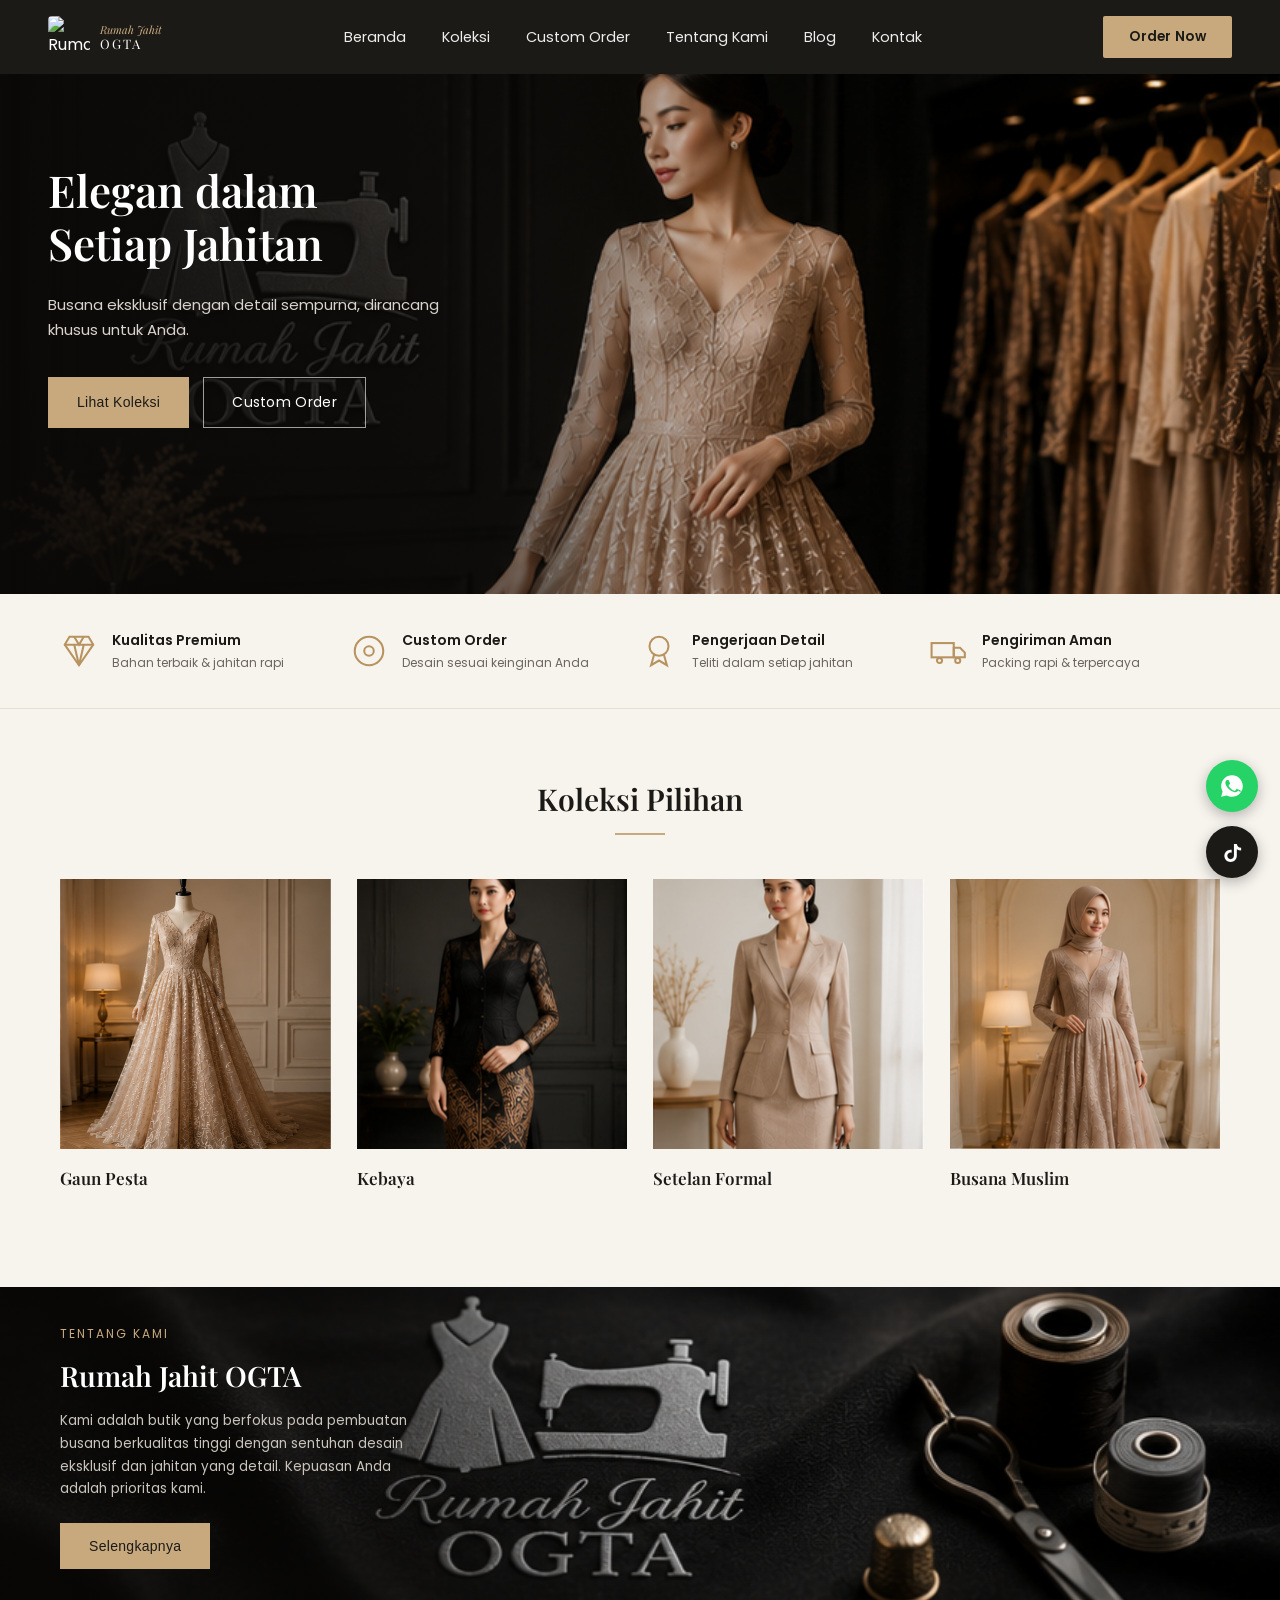
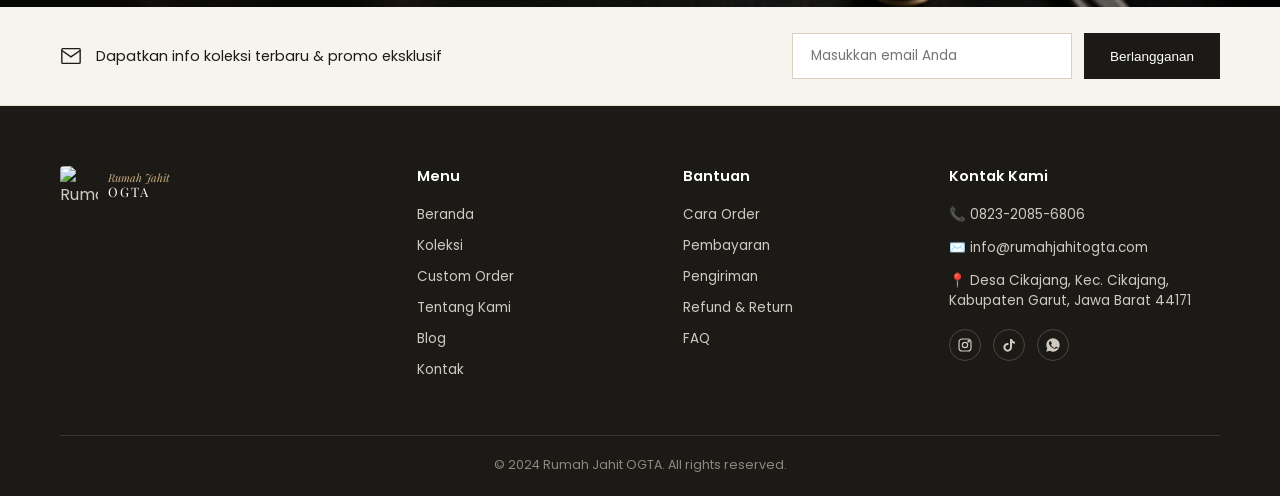
==== commit d581a619: "Add files via upload" ====
--- a/index.html
+++ b/index.html
@@ -36,14 +36,12 @@
   nav ul{display:flex;gap:36px;list-style:none;font-size:14.5px;}
   nav a{opacity:.92;transition:opacity .2s;}
   nav a:hover{opacity:1;color:var(--gold);}
-  .header-icons{display:flex;align-items:center;gap:22px;}
-  .header-icons .icon{width:19px;height:19px;position:relative;}
-  .cart-badge{
-    position:absolute;top:-7px;right:-8px;
+  .order-now-btn{
     background:var(--gold);color:var(--dark);
-    font-size:9px;width:14px;height:14px;border-radius:50%;
-    display:flex;align-items:center;justify-content:center;font-weight:600;
-  }
+    padding:11px 26px;font-size:13.5px;font-weight:600;letter-spacing:.3px;
+    border-radius:2px;white-space:nowrap;transition:background .25s;
+  }
+  .order-now-btn:hover{background:var(--gold-deep);}
 
   /* HERO */
   .hero{
@@ -55,7 +53,7 @@
   }
   .hero-img{
     position:absolute;inset:0;
-    background-image:url('images/Ogta111.png');
+    background-image:url('Ogta111.png');
     background-size:cover;background-position:center 22%;
   }
   .hero-overlay{
@@ -126,35 +124,34 @@
   }
   .koleksi-card a:hover{color:var(--gold-deep);}
 
-  /* ABOUT */
+  /* ABOUT (satu gambar panjang rasio ±3.9:1, teks overlay di sisi kiri) */
   .about{
-    display:flex;background:var(--dark);color:var(--white);min-height:380px;
+    position:relative;
+    height:320px;
+    color:var(--white);
+    background-image:url('Ogta888.png');
+    background-size:cover;
+    background-position:center;
+    background-repeat:no-repeat;
+    overflow:hidden;
+    display:block;
+  }
+  .about-overlay{
+    position:absolute;inset:0;
+    background:linear-gradient(90deg, rgba(10,9,8,.75) 0%, rgba(10,9,8,.55) 30%, rgba(10,9,8,.15) 55%, rgba(10,9,8,0) 70%);
   }
   .about-text{
-    flex:1;padding:70px 60px;display:flex;flex-direction:column;justify-content:center;
+    position:relative;z-index:2;
+    max-width:480px;
+    padding:50px 60px;
+    display:flex;flex-direction:column;justify-content:center;
+    height:100%;
   }
   .about-text .eyebrow{
     color:var(--gold);font-size:12px;letter-spacing:2px;margin-bottom:14px;
   }
-  .about-text h2{font-size:32px;margin-bottom:20px;color:var(--white);}
-  .about-text p{font-size:14px;line-height:1.8;color:#c9c4bc;max-width:460px;margin-bottom:30px;}
-  .about-img{
-    flex:1;position:relative;overflow:hidden;
-    background-image:url('images/Ogta666.png');
-    background-size:cover;background-position:center;
-  }
-  .about-img-accent{
-    position:absolute;bottom:24px;right:24px;
-    width:150px;height:200px;object-fit:cover;
-    border:5px solid var(--white);
-    box-shadow:0 12px 30px rgba(0,0,0,.4);
-    transform:rotate(2deg);
-  }
-
-  .tools-strip{
-  width:100%;height:90px;background-image:url('images/Ogta888.png');
-  background-size:cover;background-position:center;
-}
+  .about-text h2{font-size:28px;margin-bottom:16px;color:var(--white);}
+  .about-text p{font-size:13.5px;line-height:1.7;color:#c9c4bc;max-width:460px;margin-bottom:22px;}
 
   .newsletter{
     background:var(--cream);
@@ -193,21 +190,100 @@
     border-top:1px solid #3a352e;padding-top:20px;text-align:center;font-size:12.5px;color:#8f897f;
   }
 
+  /* FLOATING BUTTONS */
+  .floating-btns{
+    position:fixed;right:22px;bottom:22px;z-index:999;
+    display:flex;flex-direction:column;gap:14px;
+  }
+  .floating-btns a{
+    width:52px;height:52px;border-radius:50%;
+    display:flex;align-items:center;justify-content:center;
+    box-shadow:0 4px 14px rgba(0,0,0,.28);
+    transition:transform .2s;
+  }
+  .floating-btns a:hover{transform:scale(1.08);}
+  .fab-wa{background:#25D366;color:var(--white);}
+  .fab-tiktok{background:var(--dark);color:var(--white);}
+
+  @media(max-width:960px){
+    .floating-btns{right:16px;bottom:16px;gap:12px;}
+    .floating-btns a{width:46px;height:46px;}
+  }
+
   @media(max-width:960px){
     nav ul{display:none;}
     .features{flex-wrap:wrap;gap:24px;}
     .koleksi-grid{grid-template-columns:repeat(2,1fr);}
-    .about{flex-direction:column;}
     .footer-grid{grid-template-columns:1fr 1fr;}
     .newsletter{flex-direction:column;align-items:flex-start;}
-  }
+    .about{height:auto;min-height:340px;}
+    .about-overlay{background:rgba(10,9,8,.82);}
+    .about-text{padding:60px 24px 40px;max-width:100%;height:auto;}
+  }
+
+  /* MODAL POPUP */
+  .modal-overlay{
+    display:none;position:fixed;inset:0;z-index:1000;
+    background:rgba(10,9,8,.72);
+    align-items:center;justify-content:center;
+    padding:20px;
+  }
+  .modal-overlay.active{display:flex;}
+  .modal-box{
+    background:var(--cream);max-width:640px;width:100%;
+    max-height:86vh;overflow-y:auto;
+    padding:40px;position:relative;
+  }
+  .modal-close{
+    position:absolute;top:16px;right:16px;
+    width:34px;height:34px;border-radius:50%;
+    background:var(--dark);color:var(--white);
+    display:flex;align-items:center;justify-content:center;
+    cursor:pointer;font-size:18px;border:none;
+  }
+  .modal-box h2{font-size:24px;margin-bottom:24px;text-align:center;}
+  .modal-koleksi-grid{
+    display:grid;grid-template-columns:repeat(2,1fr);gap:20px;
+  }
+  .modal-koleksi-grid img{width:100%;height:180px;object-fit:cover;margin-bottom:10px;}
+  .modal-koleksi-grid h3{font-size:15px;}
+  .modal-kontak-list{display:flex;flex-direction:column;gap:14px;}
+  .modal-kontak-item{
+    display:flex;align-items:center;gap:14px;
+    padding:14px 18px;background:var(--white);
+    border:1px solid #e6e0d4;
+  }
+  .modal-kontak-item .mk-icon{
+    width:38px;height:38px;border-radius:50%;
+    display:flex;align-items:center;justify-content:center;flex-shrink:0;
+    color:var(--white);
+  }
+  .mk-ig{background:linear-gradient(45deg,#f58529,#dd2a7b,#8134af,#515bd4);}
+  .mk-tiktok{background:var(--dark);}
+  .mk-wa{background:#25D366;}
+  .modal-kontak-item div p{font-size:12px;color:var(--text-soft);margin-top:2px;}
+  @media(max-width:600px){
+    .modal-koleksi-grid{grid-template-columns:1fr 1fr;}
+    .modal-box{padding:28px 20px;}
+  }
+
+  /* MODAL TEKS (FAQ, Cara Order, Pembayaran, dll) */
+  .modal-text{font-size:14px;line-height:1.75;color:var(--dark);}
+  .modal-text p{margin-bottom:14px;}
+  .modal-text ol,.modal-text ul{margin:0 0 14px 20px;}
+  .modal-text li{margin-bottom:8px;}
+  .faq-item{border-bottom:1px solid #e6e0d4;padding-bottom:16px;margin-bottom:16px;}
+  .faq-item:last-child{border-bottom:none;margin-bottom:0;}
+  .faq-item h4{font-size:14.5px;margin-bottom:8px;color:var(--dark);font-family:'Poppins';font-weight:600;}
+  .faq-item p{font-size:13.5px;color:var(--text-soft);margin:0;}
+  .modal-divider{border:none;border-top:1px solid #e6e0d4;margin:18px 0;}
 </style>
 </head>
 <body>
 
 <header>
   <div class="logo">
-    <img src="images/Ogtalogo.jpg" alt="Rumah Jahit OGTA" style="width:42px;height:42px;object-fit:cover;border-radius:4px;">
+    <img src="Ogtalogo.jpg" alt="Rumah Jahit OGTA" style="width:42px;height:42px;object-fit:cover;border-radius:4px;">
     <div class="logo-text">
       <div class="brand">Rumah Jahit</div>
       <div class="name">OGTA</div>
@@ -215,22 +291,15 @@
   </div>
   <nav>
     <ul>
-      <li><a href="#">Beranda</a></li>
-      <li><a href="#">Koleksi</a></li>
-      <li><a href="#">Custom Order</a></li>
-      <li><a href="#">Tentang Kami</a></li>
+      <li><a href="#" onclick="scrollToTop(event)">Beranda</a></li>
+      <li><a href="#" onclick="openModal('koleksiModal', event)">Koleksi</a></li>
+      <li><a href="https://wa.me/6282320856806" target="_blank" rel="noopener">Custom Order</a></li>
+      <li><a href="#" onclick="openModal('tentangModal', event)">Tentang Kami</a></li>
       <li><a href="#">Blog</a></li>
-      <li><a href="#">Kontak</a></li>
+      <li><a href="#" onclick="openModal('kontakModal', event)">Kontak</a></li>
     </ul>
   </nav>
-  <div class="header-icons">
-    <svg class="icon" viewBox="0 0 24 24" fill="none" stroke="white" stroke-width="1.6"><circle cx="11" cy="11" r="7"/><line x1="21" y1="21" x2="16.65" y2="16.65"/></svg>
-    <svg class="icon" viewBox="0 0 24 24" fill="none" stroke="white" stroke-width="1.6"><circle cx="12" cy="8" r="4"/><path d="M4 21c0-4 4-6 8-6s8 2 8 6"/></svg>
-    <div class="icon" style="position:relative;">
-      <svg viewBox="0 0 24 24" fill="none" stroke="white" stroke-width="1.6" width="19" height="19"><path d="M6 6h15l-1.5 9h-12z"/><circle cx="9" cy="20" r="1"/><circle cx="18" cy="20" r="1"/><path d="M6 6L4 3H2"/></svg>
-      <span class="cart-badge">0</span>
-    </div>
-  </div>
+  <a class="order-now-btn" href="https://wa.me/6282320856806" target="_blank" rel="noopener">Order Now</a>
 </header>
 
 <section class="hero">
@@ -240,8 +309,8 @@
     <h1>Elegan dalam<br>Setiap Jahitan</h1>
     <p>Busana eksklusif dengan detail sempurna, dirancang khusus untuk Anda.</p>
     <div class="hero-btns">
-      <button class="btn btn-solid">Lihat Koleksi</button>
-      <button class="btn btn-outline">Custom Order</button>
+      <button class="btn btn-solid" onclick="openModal('koleksiModal', event)">Lihat Koleksi</button>
+      <a class="btn btn-outline" href="https://wa.me/6282320856806" target="_blank" rel="noopener">Custom Order</a>
     </div>
   </div>
 </section>
@@ -269,46 +338,37 @@
   <div class="koleksi-head">
     <div class="koleksi-head-inner">
       <h2>Koleksi Pilihan</h2>
-      <a class="lihat-semua" href="#">Lihat Semua Koleksi &rsaquo;</a>
     </div>
   </div>
   <div class="koleksi-grid">
-    <div class="koleksi-card">
-      <img src="images/Ogta777.png" alt="Gaun Pesta">
+    <div class="koleksi-card" onclick="openModal('koleksiModal', event)" style="cursor:pointer;">
+      <img src="Ogta222.png" alt="Gaun Pesta">
       <h3>Gaun Pesta</h3>
-      <a href="#">Lihat Koleksi &rarr;</a>
-    </div>
-    <div class="koleksi-card">
-      <img src="images/Ogta444.png" alt="Kebaya">
+    </div>
+    <div class="koleksi-card" onclick="openModal('koleksiModal', event)" style="cursor:pointer;">
+      <img src="Ogta444.png" alt="Kebaya">
       <h3>Kebaya</h3>
-      <a href="#">Lihat Koleksi &rarr;</a>
-    </div>
-    <div class="koleksi-card">
-      <img src="images/Ogta333.png" alt="Setelan Formal">
+    </div>
+    <div class="koleksi-card" onclick="openModal('koleksiModal', event)" style="cursor:pointer;">
+      <img src="Ogta555.png" alt="Setelan Formal">
       <h3>Setelan Formal</h3>
-      <a href="#">Lihat Koleksi &rarr;</a>
-    </div>
-    <div class="koleksi-card">
-      <img src="images/Ogta555.png" alt="Busana Muslim">
+    </div>
+    <div class="koleksi-card" onclick="openModal('koleksiModal', event)" style="cursor:pointer;">
+      <img src="Ogta333.png" alt="Busana Muslim">
       <h3>Busana Muslim</h3>
-      <a href="#">Lihat Koleksi &rarr;</a>
     </div>
   </div>
 </section>
 
-<section class="about">
+<section class="about" id="about-section">
+  <div class="about-overlay"></div>
   <div class="about-text">
     <div class="eyebrow">TENTANG KAMI</div>
     <h2>Rumah Jahit OGTA</h2>
     <p>Kami adalah butik yang berfokus pada pembuatan busana berkualitas tinggi dengan sentuhan desain eksklusif dan jahitan yang detail. Kepuasan Anda adalah prioritas kami.</p>
-    <button class="btn btn-solid" style="width:fit-content;">Selengkapnya</button>
-  </div>
-  <div class="about-img">
-    <img class="about-img-accent" src="images/Ogta222.png" alt="Detail Gaun">
+    <button class="btn btn-solid" style="width:fit-content;" onclick="openModal('tentangModal', event)">Selengkapnya</button>
   </div>
 </section>
-
-<div class="tools-strip"></div>
 
 <div class="newsletter">
   <div class="newsletter-left">
@@ -325,7 +385,7 @@
   <div class="footer-grid">
     <div class="footer-col">
       <div class="footer-logo">
-        <img src="images/Ogtalogo.jpg" alt="Rumah Jahit OGTA" style="width:38px;height:38px;object-fit:cover;border-radius:4px;">
+        <img src="Ogtalogo.jpg" alt="Rumah Jahit OGTA" style="width:38px;height:38px;object-fit:cover;border-radius:4px;">
         <div class="logo-text">
           <div class="brand" style="font-style:italic;font-size:11px;color:#c8a97e;">Rumah Jahit</div>
           <div class="name" style="letter-spacing:2px;font-size:13px;color:white;">OGTA</div>
@@ -335,36 +395,54 @@
     <div class="footer-col">
       <h4>Menu</h4>
       <ul>
-        <li><a href="#">Beranda</a></li>
-        <li><a href="#">Koleksi</a></li>
-        <li><a href="#">Custom Order</a></li>
-        <li><a href="#">Tentang Kami</a></li>
+        <li><a href="#" onclick="scrollToTop(event)">Beranda</a></li>
+        <li><a href="#" onclick="openModal('koleksiModal', event)">Koleksi</a></li>
+        <li><a href="https://wa.me/6282320856806" target="_blank" rel="noopener">Custom Order</a></li>
+        <li><a href="#" onclick="openModal('tentangModal', event)">Tentang Kami</a></li>
         <li><a href="#">Blog</a></li>
-        <li><a href="#">Kontak</a></li>
+        <li><a href="#" onclick="openModal('kontakModal', event)">Kontak</a></li>
       </ul>
     </div>
     <div class="footer-col">
       <h4>Bantuan</h4>
       <ul>
-        <li><a href="#">Cara Order</a></li>
-        <li><a href="#">Pembayaran</a></li>
-        <li><a href="#">Pengiriman</a></li>
-        <li><a href="#">Refund & Return</a></li>
-        <li><a href="#">FAQ</a></li>
+        <li><a href="#" onclick="openModal('caraOrderModal', event)">Cara Order</a></li>
+        <li><a href="#" onclick="openModal('pembayaranModal', event)">Pembayaran</a></li>
+        <li><a href="#" onclick="openModal('pengirimanModal', event)">Pengiriman</a></li>
+        <li><a href="#" onclick="openModal('refundModal', event)">Refund & Return</a></li>
+        <li><a href="#" onclick="openModal('faqModal', event)">FAQ</a></li>
       </ul>
     </div>
     <div class="footer-col">
       <h4>Kontak Kami</h4>
-      <div class="contact-item">📞 0812-3456-7890</div>
+      <div class="contact-item">📞 0823-2085-6806</div>
       <div class="contact-item">✉️ info@rumahjahitogta.com</div>
-      <div class="contact-item">📍 Jl. Mode No. 10, Jakarta, Indonesia</div>
+      <div class="contact-item">📍 Desa Cikajang, Kec. Cikajang, Kabupaten Garut, Jawa Barat 44171</div>
       <div class="socials">
-        <a href="#">IG</a><a href="#">FB</a><a href="#">WA</a>
+        <a href="https://www.instagram.com/ogta.fashion?igsh=MTV1b3Qwcm42Zno2OQ==" target="_blank" rel="noopener" aria-label="Instagram"><svg width="16" height="16" viewBox="0 0 24 24" fill="none" stroke="currentColor" stroke-width="1.8"><rect x="3" y="3" width="18" height="18" rx="5"/><circle cx="12" cy="12" r="4"/><circle cx="17.5" cy="6.5" r="1"/></svg></a>
+        <a href="https://www.tiktok.com/@ogta_fashion?_r=1&_t=ZS-97vUTxkmdc2" target="_blank" rel="noopener" aria-label="TikTok"><svg width="16" height="16" viewBox="0 0 24 24" fill="currentColor"><path d="M16.5 3c.4 2.2 1.9 3.8 4.5 4v3c-1.6 0-3.1-.5-4.5-1.4v6.9c0 3.6-2.9 6.5-6.5 6.5S3.5 19.1 3.5 15.5 6.4 9 10 9c.4 0 .8 0 1.1.1v3.1c-.3-.1-.7-.2-1.1-.2-1.9 0-3.4 1.5-3.4 3.5s1.5 3.5 3.4 3.5 3.5-1.5 3.5-3.5V3z"/></svg></a>
+        <a href="https://wa.me/6282320856806" target="_blank" rel="noopener" aria-label="WhatsApp"><svg width="16" height="16" viewBox="0 0 24 24" fill="currentColor"><path d="M12 2C6.5 2 2 6.5 2 12c0 1.8.5 3.5 1.3 5L2 22l5.2-1.3c1.4.8 3.1 1.3 4.8 1.3 5.5 0 10-4.5 10-10S17.5 2 12 2zm5.8 14.2c-.2.7-1.4 1.3-2 1.4-.5.1-1.2.1-1.9-.1-.4-.1-1-.3-1.7-.6-3-1.3-4.9-4.3-5.1-4.5-.1-.2-1.2-1.6-1.2-3.1s.8-2.2 1.1-2.5c.3-.3.6-.4.8-.4h.6c.2 0 .5 0 .7.5.3.7.9 2.2 1 2.4.1.2.1.4 0 .6-.1.2-.2.4-.4.6-.2.2-.4.5-.5.6-.2.2-.4.4-.2.8.2.4 1 1.6 2.1 2.6 1.4 1.3 2.6 1.7 3 1.9.4.2.6.1.8-.1.2-.2.9-1 1.1-1.4.2-.4.5-.3.8-.2.3.1 2 1 2.4 1.1.4.2.6.3.7.4.1.2.1.9-.1 1.6z"/></svg></a>
       </div>
     </div>
   </div>
   <div class="footer-bottom">© 2024 Rumah Jahit OGTA. All rights reserved.</div>
 </footer>
 
-</body>
-</html>
+<div class="floating-btns">
+  <a class="fab-wa" href="https://wa.me/6282320856806" target="_blank" rel="noopener" aria-label="Chat WhatsApp">
+    <svg width="26" height="26" viewBox="0 0 24 24" fill="currentColor"><path d="M12 2C6.5 2 2 6.5 2 12c0 1.8.5 3.5 1.3 5L2 22l5.2-1.3c1.4.8 3.1 1.3 4.8 1.3 5.5 0 10-4.5 10-10S17.5 2 12 2zm5.8 14.2c-.2.7-1.4 1.3-2 1.4-.5.1-1.2.1-1.9-.1-.4-.1-1-.3-1.7-.6-3-1.3-4.9-4.3-5.1-4.5-.1-.2-1.2-1.6-1.2-3.1s.8-2.2 1.1-2.5c.3-.3.6-.4.8-.4h.6c.2 0 .5 0 .7.5.3.7.9 2.2 1 2.4.1.2.1.4 0 .6-.1.2-.2.4-.4.6-.2.2-.4.5-.5.6-.2.2-.4.4-.2.8.2.4 1 1.6 2.1 2.6 1.4 1.3 2.6 1.7 3 1.9.4.2.6.1.8-.1.2-.2.9-1 1.1-1.4.2-.4.5-.3.8-.2.3.1 2 1 2.4 1.1.4.2.6.3.7.4.1.2.1.9-.1 1.6z"/></svg>
+  </a>
+  <a class="fab-tiktok" href="https://www.tiktok.com/@ogta_fashion?_r=1&_t=ZS-97vUTxkmdc2" target="_blank" rel="noopener" aria-label="Kunjungi TikTok">
+    <svg width="23" height="23" viewBox="0 0 24 24" fill="currentColor"><path d="M16.5 3c.4 2.2 1.9 3.8 4.5 4v3c-1.6 0-3.1-.5-4.5-1.4v6.9c0 3.6-2.9 6.5-6.5 6.5S3.5 19.1 3.5 15.5 6.4 9 10 9c.4 0 .8 0 1.1.1v3.1c-.3-.1-.7-.2-1.1-.2-1.9 0-3.4 1.5-3.4 3.5s1.5 3.5 3.4 3.5 3.5-1.5 3.5-3.5V3z"/></svg>
+  </a>
+</div>
+
+<!-- MODAL KOLEKSI -->
+<div class="modal-overlay" id="koleksiModal" onclick="closeOnOverlay(event,'koleksiModal')">
+  <div class="modal-box">
+    <button class="modal-close" onclick="closeModal('koleksiModal')" aria-label="Tutup">&times;</button>
+    <h2>Koleksi Pilihan</h2>
+    <div class="modal-koleksi-grid">
+      <div>
+        <img src="Ogta222.png" alt="Gaun Pesta">
+      
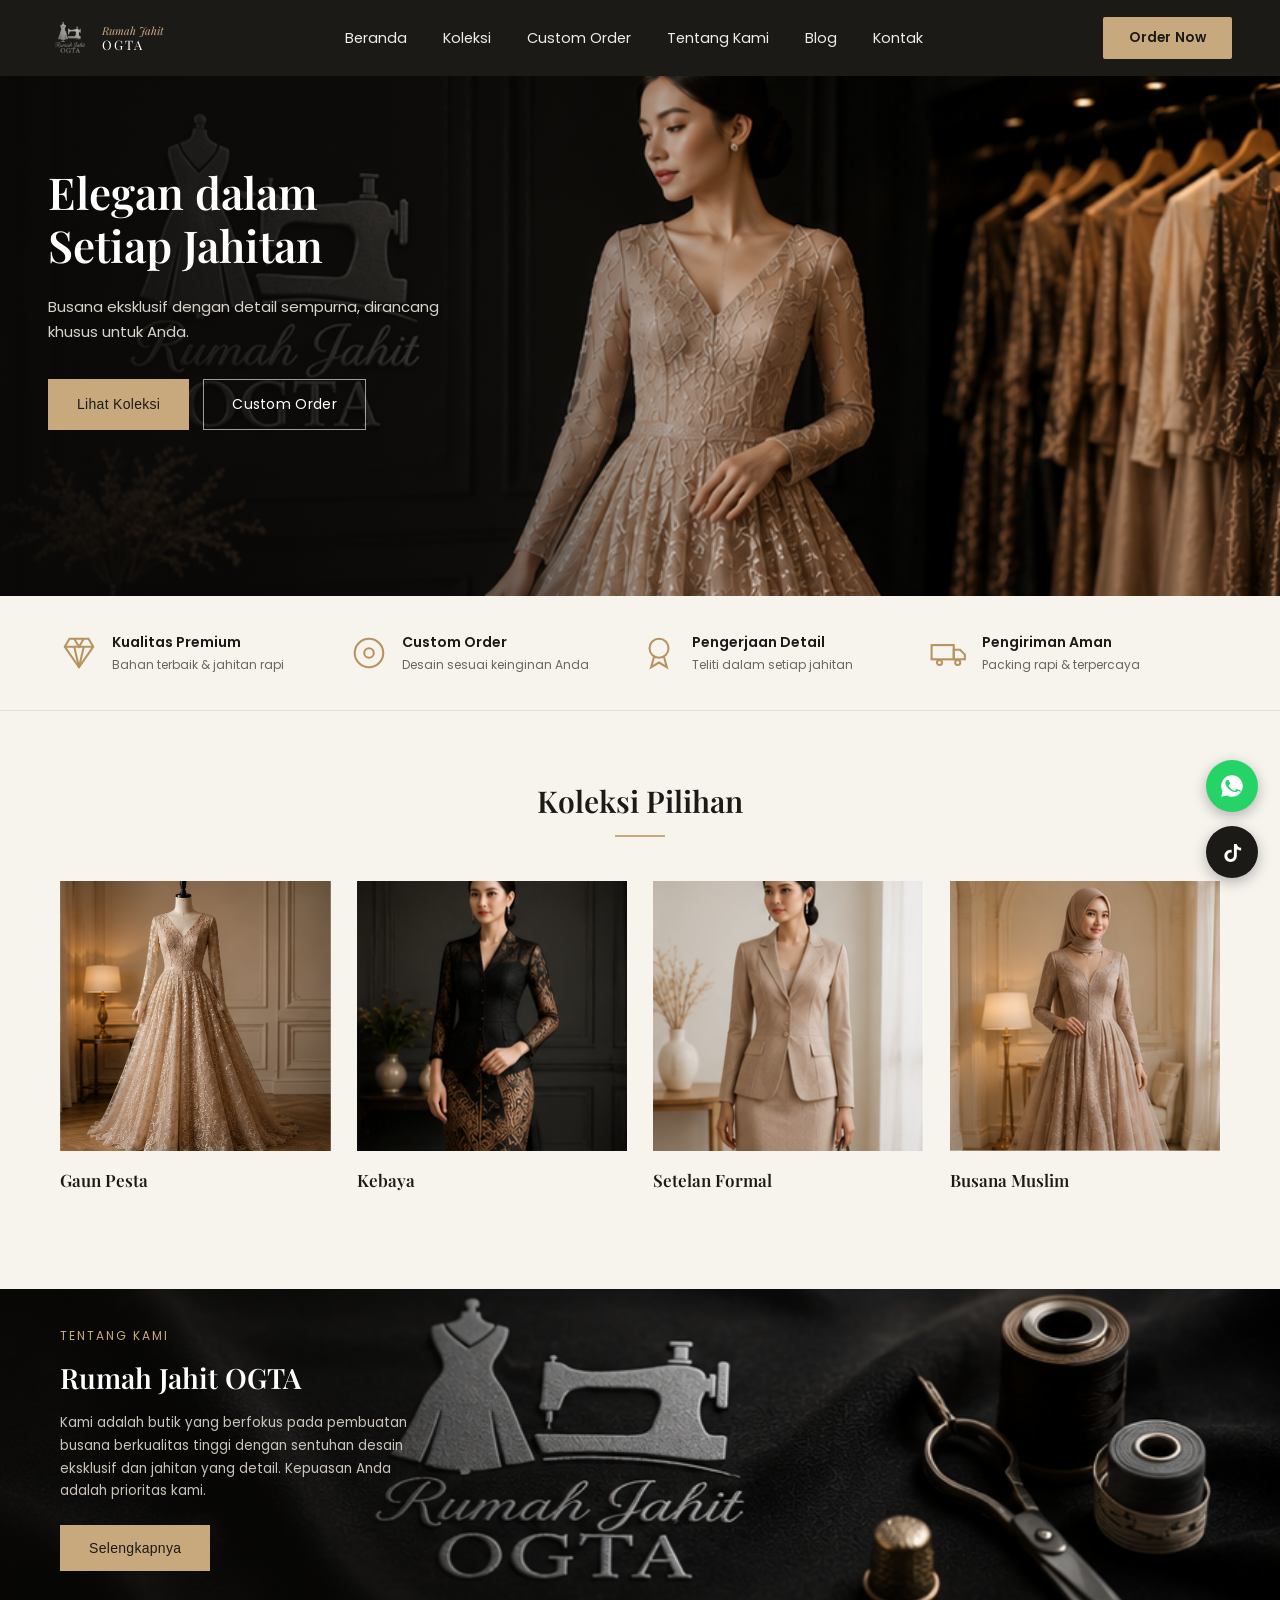
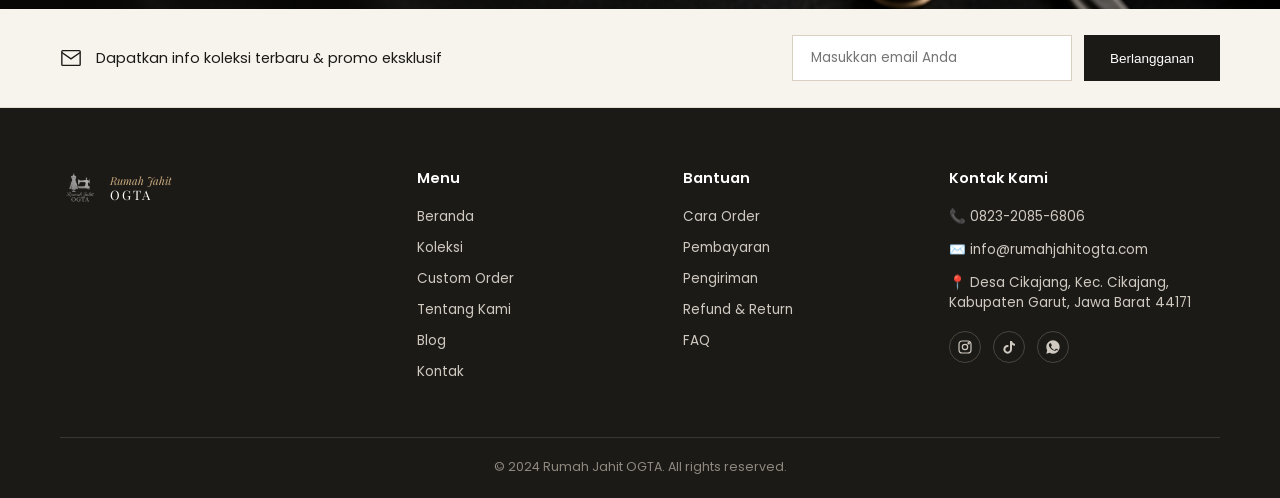
==== commit ac436305: "Add files via upload" ====
--- a/index.html
+++ b/index.html
@@ -283,7 +283,7 @@
 
 <header>
   <div class="logo">
-    <img src="Ogtalogo.jpg" alt="Rumah Jahit OGTA" style="width:42px;height:42px;object-fit:cover;border-radius:4px;">
+    <img src="Ogtalogo.png" alt="Rumah Jahit OGTA" style="width:44px;height:44px;object-fit:contain;">
     <div class="logo-text">
       <div class="brand">Rumah Jahit</div>
       <div class="name">OGTA</div>
@@ -385,7 +385,7 @@
   <div class="footer-grid">
     <div class="footer-col">
       <div class="footer-logo">
-        <img src="Ogtalogo.jpg" alt="Rumah Jahit OGTA" style="width:38px;height:38px;object-fit:cover;border-radius:4px;">
+        <img src="Ogtalogo.png" alt="Rumah Jahit OGTA" style="width:40px;height:40px;object-fit:contain;">
         <div class="logo-text">
           <div class="brand" style="font-style:italic;font-size:11px;color:#c8a97e;">Rumah Jahit</div>
           <div class="name" style="letter-spacing:2px;font-size:13px;color:white;">OGTA</div>
@@ -445,4 +445,5 @@
     <div class="modal-koleksi-grid">
       <div>
         <img src="Ogta222.png" alt="Gaun Pesta">
-      +        <h3>Gaun Pesta</h3>
+      </di
